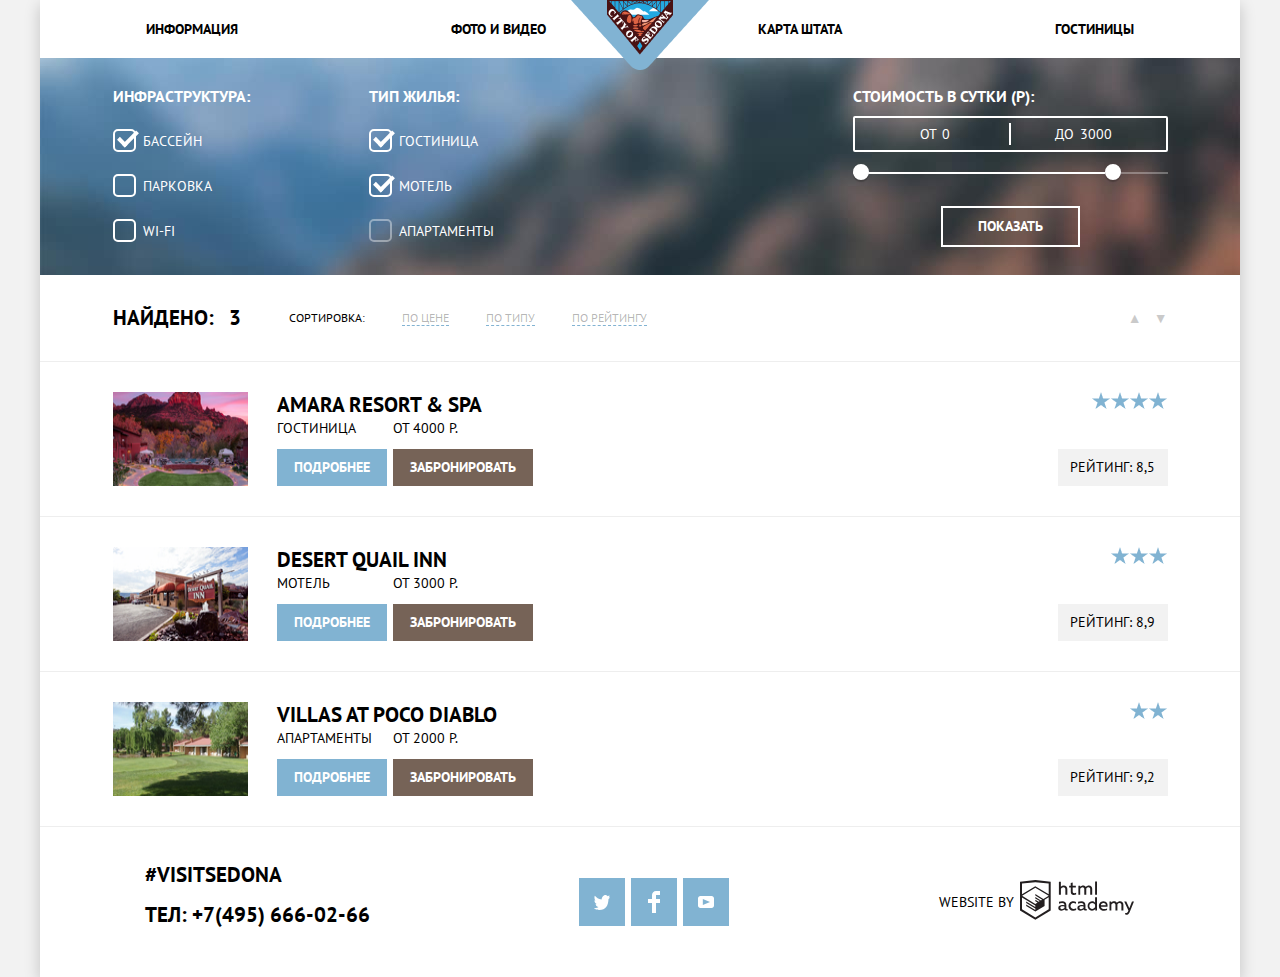
==== catalog.html @ 025116c3 "декоративные элементы" ====
<!DOCTYPE html>
<html class="page" lang="ru">

<head>
  <meta charset="UTF-8">
  <title>Гостиницы</title>
  <link href="https://fonts.googleapis.com/css2?family=PT+Sans:wght@400;700&display=swap" rel="stylesheet">
  <link href="css/normalize.css" rel="stylesheet">
  <link href="css/style.css" rel="stylesheet">
</head>

<body class="page-body">
  <div class="container-main">
    <header>
      <nav class="main-navigation">
        <a class="logo" href="index.html">
          <img src="img/logo-index.png" width="138" height="70" alt="Логотип Sedona">
        </a>
        <ul class="nav-list">
          <li class="nav-item">
            <a href="blank.html">Информация</a>
          </li>
          <li class="nav-item">
            <a href="blank.html">Фото и видео</a>
          </li>
          <li class="nav-item">
            <a href="blank.html">Карта штата</a>
          </li>
          <li class="nav-item current">
            <a href="catalog.html">Гостиницы</a>
          </li>
        </ul>
      </nav>
    </header>
    <main>
      <h1 class="visually-hidden">Поиск гостиницы в Седоне</h1>
      <section class="filter-form">
        <h2 class="visually-hidden">Форма поиска гостиницы</h2>
        <form class="form-filter-search wrapper" action="https://echo.htmlacademy.ru" method="get">
          <fieldset>
            <legend>Инфраструктура:</legend>
            <ul class="infrastructure-list">
              <li class="infrastructure-item filters-item">
                <input class="filter-input-checkbox  visually-hidden" type="checkbox" name="pool" id="filter-pool" checked>
                <label for="filter-pool">Бассейн</label>
              </li>
              <li class="infrastructure-item filters-item">
                <input class="filter-input-checkbox  visually-hidden" type="checkbox" name="parking" id="filter-parking">
                <label for="filter-parking">Парковка</label>
              </li>
              <li class="infrastructure-item filters-item">
                <input class="filter-input-checkbox  visually-hidden" type="checkbox" name="wi-fi" id="filter-wi-fi">
                <label for="filter-wi-fi">Wi-Fi</label>
              </li>
            </ul>
          </fieldset>
          <fieldset>
            <legend>Тип жилья:</legend>
            <ul class="housing-list">
              <li class="housing-item filters-item">
                <input class="filter-input-checkbox  visually-hidden" type="checkbox" name="house" id="filter-hotel" checked>
                <label for="filter-hotel">Гостиница</label>
              </li>
              <li class="housing-item filters-item">
                <input class="filter-input-checkbox  visually-hidden" type="checkbox" name="motel" id="filter-motel" checked>
                <label for="filter-motel">Мотель</label>
              </li>
              <li class="housing-item filters-item">
                <input class="filter-input-checkbox visually-hidden" disabled type="checkbox" name="apartments" id="filter-appartments">
                <label for="filter-appartments">Апартаменты</label>
              </li>
            </ul>
          </fieldset>
          <div class="filter-range">
            <div class="filter-range-title">Стоимость в сутки (р):</div>
            <div class="price-controls">
              <label class="min-price">от <input type="text" name="min-price" value="0"></label>
              <label class="max-price">до <input type="text" name="max-price" value="3000"></label>
            </div>
            <div class="range-controls">
              <div class="scale">
                <div class="bar"></div>
              </div>
              <div class="range-toggle range-toggle-min"></div>
              <div class="range-toggle range-toggle-max"></div>
            </div>
            <button class="button button-filter" type="submit">Показать</button>
          </div>
        </form>
      </section>
      <section>
        <div class="out">
          <div class="wrapper">
            <h2 class="visually-hidden">Результаты поиска</h2>
            <div class="sorting">
              <span class="subtitle">Найдено: &nbsp; 3</span>
              <ul class="sorting-list">
                <li class="sorting-item">
                  <span>Сортировка:</span>
                </li>
                <li class="sorting-item">
                  <a href="#">По цене</a>
                </li>
                <li class="sorting-item">
                  <a href="#">По типу</a>
                </li>
                <li class="sorting-item">
                  <a href="#">По рейтингу</a>
                </li>
              </ul>
              <ul class="direction">
                <li>
                  <a class="arrow" href="#">
                    <span class="visually-hidden">По возрастанию</span>
                    &#9650;
                  </a>
                </li>
                <li>
                  <a class="arrow" href="#">
                    <span class="visually-hidden">По убыванию</span>
                    &#9660;
                  </a>
                </li>
              </ul>
            </div>
          </div>
        </div>
        <ul class="house-list">
          <div class="out">
            <div class="wrapper">
              <li class="house-item">
                <img src="img/illustration-amara.jpg" width="135" height="90" alt="Гостиница Amara Resort & Spa">
                <div class="wrapper-house-item">
                  <h3 class="small-title"><a href="#">Amara Resort & Spa</a></h3>
                  <div class="column">
                    <div class="column-left">
                      <span>Гостиница</span>
                      <button class="button button-more">Подробнее</button>
                    </div>
                    <div class="column-right">
                      <span>От 4000 Р.</span>
                      <button class="button button-order">Забронировать</button>
                    </div>
                  </div>
                </div>
                <div class="raiting-info">
                  <div>
                    <ul class="star-list">
                      <li class="star-item"><span class="visually-hidden">4 звезды</span></li>
                      <li class="star-item"></li>
                      <li class="star-item"></li>
                      <li class="star-item"></li>
                    </ul>
                  </div>
                  <span class="raiting">Рейтинг: 8,5</span>
                </div>
              </li>
            </div>
          </div>
          <div class="out">
            <div class="wrapper">
              <li class="house-item">
                <img src="img/illustration-desert.jpg" width="135" height="90" alt="Мотель Desert Quail Inn">
                <div class="wrapper-house-item">
                  <h3 class="small-title"><a href="#">Desert Quail Inn</a></h3>
                  <div class="column">
                    <div class="column-left">
                      <span>Мотель</span>
                      <button class="button button-more">Подробнее</button>
                    </div>
                    <div class="column-right">
                      <span>От 3000 Р.</span>
                      <button class="button button-order">Забронировать</button>
                    </div>
                  </div>
                </div>
                <div class="raiting-info">
                  <div>
                    <ul class="star-list">
                      <li class="star-item"><span class="visually-hidden">3 звезды</span></li>
                      <li class="star-item"></li>
                      <li class="star-item"></li>
                    </ul>
                  </div>
                  <span class="raiting">Рейтинг: 8,9</span>
                </div>
              </li>
            </div>
          </div>
          <div class="out">
            <div class="wrapper">
              <li class="house-item">
                <img src="img/illustration-villas.jpg" width="135" height="90" alt="Апартаменты Villas at Poco Diablo">
                <div class="wrapper-house-item">
                  <h3 class="small-title"><a href="#">Villas at Poco Diablo</a></h3>
                  <div class="column">
                    <div class="column-left">
                      <span>Апартаменты</span>
                      <button class="button button-more">Подробнее</button>
                    </div>
                    <div class="column-right">
                      <span>От 2000 Р.</span>
                      <button class="button button-order">Забронировать</button>
                    </div>
                  </div>
                </div>
                <div class="raiting-info">
                  <div>
                    <ul class="star-list">
                      <li class="star-item"><span class="visually-hidden">2 звезды</span></li>
                      <li class="star-item"></li>
                    </ul>
                  </div>
                  <span class="raiting">Рейтинг: 9,2</span>
                </div>
              </li>
            </div>
          </div>
        </ul>
      </section>
    </main>
    <footer class="footer">
      <div class="wrapper-footer">
        <div class="wrapper-info">
          <span class="subtitle">#visitSEDONA</span>
          <p>
            <a class="telephone" href="tel:+78122757575">Тел: +7(495) 666-02-66</a>
          </p>
        </div>
        <ul class="social-list">
          <li class="social-item">
            <a class="social-button" href="http://twitter.com">
              <img src="img/icon-twitter.svg" width="17" height="17" alt="Мы в Twitter">
            </a>
          </li>
          <li class="social-item">
            <a class="social-button" href="http://facebook.com">
              <img src="img/icon-fb.svg" width="12" height="22" alt="Мы в Facebook">
            </a>
          </li>
          <li class="social-item">
            <a class="social-button" href="https://youtube.com">
              <img src="img/icon-youtube.svg" width="20" height="16" alt=" Мы на Youtube">
            </a>
          </li>
        </ul>
        <div class="footer-right">
          <span>Website by</span>
          <a class="website" href="https://htmlacademy.ru">
            <span class="visually-hidden">HTML Academy</span>
            <svg width="115" height="41" viewBox="0 0 115 41" fill="none">
              <path fill-rule="evenodd" clip-rule="evenodd" d="M15.5197 1.05737H15.3509L0 2.71895V31.4945L15.3509 40.8382L30.7018 31.4945V2.71895L15.5197 1.05737ZM77.0183 2.62185H75.0876V15.7311H77.0183V2.62185ZM40.8619 2.63264V7.76843C41.6131 6.9864 42.6386 6.5436 43.7105 6.53843C44.6823 6.47908 45.6329 6.84495 46.3253 7.54479C47.0177 8.24462 47.3866 9.21244 47.3399 10.2068V15.7634H45.367V10.4658C45.4231 9.94897 45.2754 9.43059 44.9566 9.02553C44.6377 8.62047 44.174 8.36218 43.6683 8.3079H43.3518C42.3456 8.36979 41.4321 8.9295 40.9041 9.80764V15.7634H38.8995V2.63264H40.8619ZM77.0183 31.4837H75.2775V30.0595C74.4828 31.1353 73.23 31.7538 71.9119 31.7211C69.4751 31.5528 67.5825 29.4822 67.5825 26.9845C67.5825 24.4867 69.4751 22.4162 71.9119 22.2479C73.1195 22.2052 74.2818 22.7203 75.0771 23.6505V18.3205H77.0183V31.4837ZM47.0656 30.0595C47.263 30.0515 47.4583 30.0152 47.6459 29.9516V31.3866C47.2482 31.5404 46.826 31.6172 46.4009 31.6132C45.6482 31.6769 44.9394 31.2429 44.639 30.5342C43.7036 31.31 42.5302 31.7227 41.3261 31.6995C39.733 31.6995 38.256 30.804 38.256 28.9482C38.256 26.65 40.3661 25.9379 42.1702 25.9379C42.9402 25.9505 43.707 26.0408 44.4596 26.2076V25.884C44.4596 24.805 43.6578 23.9742 42.1491 23.9742C41.0585 23.9764 39.9804 24.2116 38.9839 24.6647V22.8305C40.0678 22.451 41.204 22.2506 42.3495 22.2371C44.8394 22.2371 46.3693 23.4455 46.3693 26.1753V29.4121C46.3546 29.5668 46.401 29.721 46.4981 29.8406C46.5951 29.9601 46.7349 30.035 46.8862 30.0487H47.0656V30.0595ZM40.2711 28.8403C40.298 29.229 40.4761 29.5905 40.7655 29.844C41.055 30.0974 41.4317 30.2217 41.8115 30.189H41.9275C42.8819 30.1906 43.7973 29.8022 44.4702 29.11V27.5779C43.842 27.4414 43.2026 27.3655 42.5605 27.3513C41.5055 27.3513 40.2817 27.7074 40.2817 28.8403H40.2711ZM56.0229 22.9384C55.1962 22.4632 54.2596 22.2246 53.3115 22.2479H52.9422C51.7332 22.2873 50.5891 22.8166 49.7619 23.7192C48.9347 24.6218 48.4923 25.8236 48.5321 27.06V27.5024C48.6957 30.0004 50.805 31.8921 53.2482 31.7318C54.2519 31.7555 55.2477 31.5452 56.1601 31.1168V29.2718C55.3769 29.7215 54.4945 29.9591 53.5963 29.9624C52.5199 30.0288 51.4963 29.4793 50.9385 28.5356C50.3806 27.5918 50.3806 26.4095 50.9385 25.4658C51.4963 24.522 52.5199 23.9725 53.5963 24.039C54.461 24.0357 55.3066 24.2989 56.0229 24.7942V22.9384ZM66.1514 30.0595C66.3488 30.0515 66.5441 30.0152 66.7317 29.9516V31.3866C66.334 31.5404 65.9118 31.6172 65.4867 31.6132C64.734 31.6769 64.0252 31.2429 63.7248 30.5342C62.7894 31.31 61.616 31.7227 60.4119 31.6995C58.8188 31.6995 57.3417 30.804 57.3417 28.9482C57.3417 26.65 59.4518 25.9379 61.256 25.9379C62.0259 25.9505 62.7928 26.0408 63.5454 26.2076V25.884C63.5454 24.805 62.7436 23.9742 61.2349 23.9742C60.1443 23.9764 59.0662 24.2116 58.0697 24.6647V22.8305C59.1536 22.451 60.2897 22.2506 61.4353 22.2371C63.9252 22.2371 65.455 23.4455 65.455 26.1753V29.4121C65.4404 29.5668 65.4868 29.721 65.5838 29.8406C65.6809 29.9601 65.8207 30.035 65.972 30.0487H66.1514V30.0595ZM59.855 29.8481C59.5632 29.5943 59.3837 29.2311 59.3569 28.8403H59.378C59.378 27.7074 60.5385 27.3513 61.6569 27.3513C62.299 27.3655 62.9383 27.4414 63.5665 27.5779V29.11C62.8937 29.8022 61.9782 30.1906 61.0239 30.189H60.9078C60.5263 30.2247 60.1469 30.1019 59.855 29.8481ZM69.3271 26.9305C69.3271 25.2859 70.6308 23.9526 72.239 23.9526L72.2601 24.0066C73.4742 24.0066 74.5742 24.7382 75.0665 25.8732V28.0311C74.5856 29.1871 73.4673 29.9296 72.239 29.9084C70.6308 29.9084 69.3271 28.5752 69.3271 26.9305ZM83.3486 22.2479C86.8408 22.2479 88.0541 25.1395 87.4844 27.7397H80.922C81.1436 29.3582 82.6839 30.0163 84.2876 30.0163C85.2509 30.0196 86.2027 29.8021 87.0729 29.3797V31.1061C86.0736 31.5421 84.9939 31.7519 83.9078 31.7211C81.2385 31.7211 78.8963 30.189 78.8963 26.9521C78.8362 25.7502 79.2482 24.5736 80.0408 23.6841C80.8334 22.7945 81.9408 22.2658 83.1165 22.2155H83.3486V22.2479ZM80.8693 26.1753C80.9704 24.8237 82.1216 23.8104 83.4436 23.9095H83.4858C84.1064 23.8531 84.7196 24.08 85.1612 24.5295C85.6028 24.979 85.8275 25.6051 85.7752 26.24H80.8693V26.1753ZM89.489 31.4621V22.4961H91.2298V23.575C91.9777 22.7197 93.041 22.2229 94.1628 22.2047C95.2951 22.1328 96.3712 22.7163 96.9482 23.7153C97.7407 22.8335 98.8477 22.3161 100.018 22.2803C100.952 22.2327 101.859 22.6011 102.507 23.2901C103.154 23.9792 103.478 24.9213 103.394 25.8732V31.4837H101.39V25.9271C101.437 25.4734 101.306 25.0191 101.024 24.6647C100.743 24.3104 100.336 24.0852 99.8917 24.039H99.6174C98.7512 24.0941 97.9525 24.536 97.4335 25.2474V31.4837H95.4289V25.9271C95.4728 25.47 95.3357 25.0139 95.0481 24.6611C94.7606 24.3082 94.3467 24.088 93.8991 24.0497H93.6881C92.7466 24.1344 91.8915 24.6449 91.3564 25.4416V31.5161H89.5312L89.489 31.4621ZM113.977 22.4745H111.972L109.324 29.2718L106.306 22.4853H104.196L108.417 31.5484L108.237 32.0016C107.72 33.3611 107.003 34.0516 106.053 34.0516C105.75 34.0548 105.447 34.0112 105.156 33.9221V35.6161C105.536 35.7125 105.926 35.7632 106.317 35.7671C107.646 35.7671 108.902 35.0226 109.851 32.6813L113.977 22.4745ZM52.689 6.78658V3.54974L50.7266 4.01369V6.73264H49.144V8.49132H50.7899V12.9905C50.7231 13.817 51.0244 14.6301 51.61 15.2038C52.1955 15.7775 53.0028 16.0505 53.8073 15.9468C54.5996 15.9535 55.3875 15.8259 56.139 15.5692V13.8429C55.5727 14.0781 54.9672 14.199 54.356 14.199C53.2165 14.199 52.689 13.8105 52.689 12.6237V8.5129H55.8541V6.78658H52.689ZM58.3862 15.7526V6.75421H60.1376V7.83316C60.8811 6.97655 61.9403 6.476 63.0601 6.45211C64.1624 6.38099 65.2146 6.93142 65.8032 7.88711C66.5958 7.00534 67.7028 6.48794 68.8734 6.45211C69.8138 6.41462 70.7233 6.79859 71.364 7.50353C72.0046 8.20846 72.3126 9.16418 72.2073 10.1205V15.7418H70.2028V10.1853C70.2499 9.73151 70.1184 9.27721 69.8373 8.92287C69.5561 8.56853 69.1485 8.34334 68.7046 8.29711H68.4619C67.5957 8.35228 66.797 8.7942 66.278 9.50553V15.7418H64.2734V10.1853C64.3206 9.73151 64.1891 9.27721 63.9079 8.92287C63.6268 8.56853 63.2191 8.34334 62.7752 8.29711H62.5326C61.5911 8.38181 60.736 8.89229 60.2009 9.68895V15.7634H58.3862V15.7526ZM28.6972 30.3033L28.7078 30.2968L28.6972 30.3184V30.3033ZM28.6972 18.3205V30.3033L15.3509 38.4321L2.00459 30.3184V18.5147L15.2876 26.6068V28.0311L6.18257 22.5284V23.9418L15.3404 29.5632V31.0629L6.19312 25.4955V26.9521L15.3509 32.5734L24.5826 26.9197V20.8129L28.6972 18.3205ZM28.7078 16.7776L25.0362 18.9355L23.3482 20.0145L15.3087 15.0837V16.4971L22.156 20.7266L22.0083 20.8237L20.9532 21.4063L15.2876 17.9537V19.3995L19.761 22.1184L18.706 22.8413L15.3298 20.7913V22.2047L17.5454 23.5426L15.2982 24.9021L2.11009 16.864L15.3087 8.72869L28.7078 16.7776ZM15.2876 7.27211L28.7078 15.3534V4.56395L15.3615 3.12895L2.01514 4.56395V15.3534L15.2876 7.27211Z" fill="#231F20" />
            </svg>
          </a>
        </div>
      </div>
    </footer>
  </div>
</body>

</html>
---- css/style.css ----
:root {
  --basic-black: #000000;
  --basic-light-black: #333333;
  --basic-white: #ffffff;

  --basic-blue: #81b3d2;
  --basic-extra-blue: #81b3d3;
  --basic-light-blue: #669EC0;
  --basic-dark-blue: #5496BD;

  --basic-brown: #766357;
  --basic-light-brown: #604E43;
  --basic-extra-brown: #503E33;

  --basic-gray: #cacaca;
  --basic-extra-gray: #f2f2f2;
  --basic-dark-gray: #ebebeb;
  --basic-silver: #eeeeee;
  --basic-extra-silver: #e5e5e5;
}

html {
  box-sizing: border-box;
}

*,
*::before,
*::after {
  box-sizing: inherit;
}

body {
  min-width: 1200px;
  margin: 0;
  padding: 0;
  font-family: "PT Sans", Arial, sans-serif;
  font-size: 14px;
  line-height: 21px;
  font-weight: 400;
  color: var(--basic-black);
  background-color: var(--basic-extra-gray);
  text-transform: uppercase;
  position: relative;
}

a {
  text-decoration: none;
}

img {
  max-width: 100%;
  height: auto;
}

.page {
  height: 100%;
}

.visually-hidden:not(:focus):not(:active),
input[type="checkbox"].visually-hidden,
input[type="radio"].visually-hidden {
  position: absolute;
  width: 1px;
  height: 1px;
  margin: -1px;
  border: 0;
  padding: 0;
  white-space: nowrap;
  clip-path: inset(100%);
  clip: rect(0 0 0 0);
  overflow: hidden;
}


.logo {
  width: 138px;
  height: 70px;
  position: absolute;
  left: calc(50% - 69px);
}

.nav-list {
  width: 100%;
  display: flex;
  flex-wrap: wrap;
  justify-content: space-around;
  list-style: none;
  padding: 0;
  margin: 0;
}

.nav-list a {
  display: block;
  padding: 16px 16px;
  font-size: 14px;
  line-height: 26px;
  font-weight: 700;
  color: var(--basic-black);
}

.nav-list a:hover,
.nav-list a:focus {
  color: var(--basic-blue);
}

.nav-list a:active {
  color: rgba(0, 0, 0, 0.3);
}

.greeting {
  min-width: 1200px;
  min-height: 509px;
  background-color: var(--basic-blue);
  background-image:
    url("../img/img-shape.png"),
    url("../img/title-welcome.png"),
    url("../img/background-title.jpg");
  background-repeat: no-repeat;
  background-position: bottom -1px center, center, center;
}

.container-main {
  width: 1200px;
  margin: 0 auto;
  background-color: var(--basic-white);
  box-shadow: 0px 5px 15px rgba(0, 1, 1, 0.2);}

.slogan {
  font-size: 21px;
  line-height: 26px;
  font-weight: 700;
  text-align: center;
  margin-top: 43px;
  margin-bottom: 52px;
}

.reasons-text {
  font-size: 14px;
  line-height: 26px;
  margin: 0;
  margin-bottom: 56px;
  color: var(--basic-light-black);
  text-align: center;
}

.reason-list {
  display: flex;
  flex-wrap: wrap;
  list-style: none;
  margin: 0;
  padding: 0;

}

.reason-title {
  margin: 0 70px;
  margin-bottom: 30px;
  font-size: 21px;
  line-height: 21px;
  font-weight: 700;

}

.reason-item {
  text-align: center;
  padding: 45px 45px;
}

.reason-item p {
  margin: 0;
  margin-top: 30px;
}

.reason-item-blue {
  width: 400px;
  min-height: 256px;
  color: var(--basic-white);
  background-color: var(--basic-blue);
}

.reason-item-white {
  width: 400px;
  min-height: 330px;
  padding-top: 160px;
  padding-bottom: 20px;
  color: var(--basic-black);
  background-color: var(--basic-white);
}

.reason-item-gray {
  width: 400px;
  min-height: 256px;
  color: var(--basic-black);
  background-color: var(--basic-silver);

}

.img-sedona {
  width: 800px;
  height: 256px;
  background-color: var(--basic-blue);
  background-image: url("../img/background-town.jpg");
}

.reason-food {
  background-image: url("../img/icon-food.png");
  background-repeat: no-repeat;
  background-position: center 61px;
}

.reason-house {
  background-image: url("../img/icon-house.png");
  background-repeat: no-repeat;
  background-position: center 61px;
}

.reason-gift {
  background-image: url("../img/icon-gift.png");
  background-repeat: no-repeat;
  background-position: center 55px;
}

.img-bridge {
  width: 800px;
  height: 256px;
  background-color: var(--basic-blue);
  background-image: url("../img/background-bridge.jpg");
}

.title-big {
  margin-top: 65px;
  margin-bottom: 38px;
  font-size: 24px;
  line-height: 30px;
  font-weight: 700;
  color: var(--basic-black);
  text-align: center;

}

.open-for-block {
  min-height: 125px;
  position: relative;
}

.form-container {
  /* display: none;*/
  position: absolute;
  left: calc(50% - 284px);
  width: 568px;
  padding: 55px;
  background-color: var(--basic-white);
  margin: 0 auto;
  box-shadow: 0 4px 4px 0 rgba(0, 0, 0, 0.25);
}

.search-house-info {
  margin-top: 0;
  margin-bottom: 45px;
  font-size: 14px;
  line-height: 24px;
  font-weight: 400 color: var(--basic-light-black);
  text-align: center;

}

.wrapper-text {
  padding: 0 340px;
}

.button {
  font: inherit;
  font-weight: 700;
  text-align: center;
  color: var(--basic-white);
  vertical-align: middle;
  text-transform: uppercase;
  border: none;
  cursor: pointer;
}

.button-open-form {
  display: block;
  width: 568px;
  min-height: 86px;
  margin: 0 auto;
  padding: 35px 135px;
  font-size: 21px;
  line-height: 26px;
  background-color: var(--basic-brown);
}

.button-open-form:hover,
.button-open-form:focus {
  background-color: var(--basic-light-brown);
}

.button-open-form:active {
  background-color: var(--basic-extra-brown);
  color: rgba(255, 255, 255, 0.3);
}

.input-date {

  min-height: 38px;
  width: 346px;
  padding: 6px 38px 6px 13px;
  margin-left: 15px;
  background-color: var(--basic-extra-gray);
  background-image: url("../img/calendar.svg");
  background-repeat: no-repeat;
  background-position: right 10px top 7px;
  border: none;
  text-transform: uppercase;
}

.input-date:hover {
  background-image: url("../img/calendar-black.svg");
}

.input-date:active,
.input-date:focus {
  background-image: url("../img/calendar-blue.svg");
}

.input-number {
  background-color: var(--basic-extra-gray);
  border: none;
  width: 38px;
}

.form-wrapper {
  display: flex;
  justify-content: space-between;
}

.half-width {
  display: flex;
  margin-left: 15px;
  flex-shrink: 0;
}

.button-add {
  font-size: 25px;
}

.button-subtract {
  font-size: 29px;
}

.button-add,
.button-subtract {
  width: 38px;
  height: 38px;
  padding: 5px;
  background-color: var(--basic-extra-gray);
  color: var(--basic-gray);
}

.button-add:hover,
.button-subtract:hover {
  color: var(--basic-black);

}

.button-add:focus,
.button-subtract:active {
  color: var(--basic-blue);

}


.search-house-item {
  display: flex;
  margin-bottom: 29px;
  font-size: 14px;
  align-items: center;
  line-height: 26px;
  font-weight: 700;
  color: var(--basic-light-black);
}

.search-house-item label {
  flex-grow: 1;
}

.search-house-item input:hover {
  background-color: var(--basic-dark-gray);
}

.search-house-item input:focus,
.search-house-item input:active {
  background-color: var(--basic-white);
}


.button-search {
  width: 458px;
  min-height: 58px;
  font-size: 21px;
  line-height: 26px;
  background-color: var(--basic-blue);
}

.button-search:hover {
  background-color: var(--basic-light-blue);
}

.button-search:active {
  background-color: var(--basic-dark-blue);
  color: rgba(255, 255, 255, 0.3);
}

.map-block {
  width: 1200px;
  min-height: 594px;
  background-color: var(--basic-blue);
  background-image: url("../img/background-map.png");
}

.footer {
  min-width: 1200px;
  color: var(--basic-black);

}

.index-footer {
  position: absolute;
  bottom: 0;
  z-index: 2;
  background-color: rgba(255, 255, 255, 0.8);
}

.wrapper-footer {
  display: flex;
  flex-wrap: wrap;
  justify-content: space-around;
  min-height: 150px;
  align-items: center;
}

.footer-right {
  width: 196px;
  display: flex;
  flex-wrap: wrap;
  justify-content: space-between;
  align-items: center;
}

.subtitle {
  padding: 30px 0;
  font-size: 21px;
  line-height: 26px;
  font-weight: 700;
  margin-right: 48px;

}

.telephone {
  font-size: 21px;
  line-height: 26px;
  font-weight: 700;
  color: var(--basic-black);
}

.social-list {
  width: 150px;
  list-style: none;
  margin: 0;
  padding: 0;
  display: flex;
  flex-wrap: wrap;
  justify-content: space-between;
}

.social-button {
  display: flex;
  align-items: center;
  justify-content: center;
  width: 46px;
  height: 48px;
  padding: 15px;
  background-color: var(--basic-blue);
}

.social-button:hover,
.social-button:focus {
  background-color: var(--basic-light-blue);
}



.social-button:active {
  background-color: var(--basic-dark-blue);
}

.social-button:active img {
  opacity: 0.5;
}

.website:hover path,
.website:focus path {
  fill: var(--basic-blue);
}

.website:active path {
  fill: var(--basic-gray);
}

.wrapper {
  width: 1055px;
  margin: 0 auto;
}
.out{
	border-bottom: 1px solid var(--basic-silver)
}

.form-filter-search {
  display: flex;
  flex-wrap: wrap;
  align-items: flex-start;
}

.filter-form {
  min-height: 217px;
  padding: 28px;
  color: var(--basic-white);
  background-image: url("../img/background-filter.jpg");
  background-repeat: no-repeat;
  background-color: var(--basic-blue)
}


.filter-form legend {
  font-size: 16px;
  line-height: 21px;
  font-weight: 700;
  color: var(--basic-white);

}

.filter-form fieldset {
  padding: 0;
  margin: 0;
  border: none;
  margin-right: 119px;
}

.infrastructure-list {
  list-style: none;
  margin: 0;
  padding: 0;
}

.infrastructure-item {
  padding-top: 24px;

}


.filters-item {
  padding-left: 30px;
}


.filters-item label {
  position: relative;
  display: block;
}

.filter-input-checkbox+label::before {
  content: "";
  position: absolute;

  width: 23px;
  height: 23px;
  border: 2px solid var(--basic-white);
  border-radius: 5px;
  left: -30px;
  top: -2px;
  cursor: pointer;
}

.filter-input-checkbox+label {
  cursor: pointer;
}


.filter-input-checkbox+label:hover::before {
  content: "";
  position: absolute;

  width: 23px;
  height: 23px;

  left: -30px;
  top: -2px;

  border: 2px solid var(--basic-white);
  border-radius: 5px;
}


.filter-input-checkbox:focus+label::before {
  outline: 2px solid var(--basic-blue);
}



.filter-input-checkbox:disabled+label:hover::before,
.filter-input-checkbox:disabled+label::before {
  opacity: 0.4;
}

.filter-input-checkbox:checked+label::after {
  content: "";

  position: absolute;
  top: 0px;
  left: -25px;

  width: 20px;
  height: 11px;

  border-left: 4px solid var(--basic-white);
  border-bottom: 4px solid var(--basic-white);
  transform: rotate(-45deg);
  cursor: pointer;
}

.filter-input-checkbox:checked+label:hover::after {
  content: "";

  position: absolute;
  top: 0px;
  left: -25px;

  width: 20px;
  height: 11px;

  border-left: 4px solid var(--basic-white);
  border-bottom: 4px solid var(--basic-white);
  transform: rotate(-45deg);
}

.housing-list {
  list-style: none;
  margin: 0;
  padding: 0;
}

.housing-item {
  padding-top: 24px;

}

.filter-range {
  display: block;
  height: 160px;
  width: 315px;
  margin-left: auto;
  color: #ffffff;
  text-transform: uppercase;
}

.filter-range-title {
  margin-bottom: 9px;

  font-weight: 600;
  font-size: 16px;
  line-height: 21px;
}

.price-controls {
  position: relative;

  height: 36px;
  margin-bottom: 20px;

  font-size: 0;

  border: 2px solid #ffffff;
  border-radius: 2px;
}

.price-controls::after {
  content: "";
  position: absolute;
  top: 50%;
  left: 50%;

  width: 2px;
  height: 22px;

  background: #ffffff;
  transform: translate(-50%, -50%);
}

.price-controls label {
  display: inline-block;

  font-size: 14px;
  line-height: 30px;
  vertical-align: top;

  cursor: pointer;
}

.price-controls .min-price,
.price-controls .max-price {
  padding-left: 65px;
}

.price-controls input {
  width: 50px;
  margin: 0;

  color: inherit;
  font: inherit;

  background: none;
  border: none;
}

.range-controls {
  position: relative;

  margin-bottom: 32px;
}

.range-controls .scale {
  height: 2px;

  background: rgba(255, 255, 255, 0.3);
}

.range-controls .bar {
  width: 80%;
  height: 2px;

  background: #ffffff;
}

.range-toggle {
  position: absolute;
  top: -8px;

  width: 4px;
  height: 4px;

  background: #ababab;
  border: 8px solid #ffffff;
  border-radius: 50%;
  box-shadow: 0 2px 1px 0 rgba(0, 1, 1, 0.2);
  cursor: pointer;
}
.range-toggle:hover{
  border: 10px solid #ffffff;
  top: -10px;

}


.range-toggle:hover {
  background: #1c4f80;
  width: 4px;
  height: 4px;
}

.range-toggle-min {
  left: 0;
}

.range-toggle-max {
  left: 80%;
}


.button-filter {
  display: block;
  margin: 0 auto;
  padding: 8px 35px;
  background-color: transparent;
  border: 2px solid var(--basic-white);
}

.button-filter:hover,
.button-filter:focus {
  background-color: var(--basic-white);
  color: var(--basic-black);
}

.sorting {
  display: flex;
  flex-wrap: wrap;
  align-items: center;
}

.sorting-list {
  width: 358px;
  display: flex;
  flex-wrap: wrap;
  justify-content: space-between;
  list-style: none;
  margin: 0;
  padding: 0;
}

.sorting-item {
  font-size: 12px;
  line-height: 18px;
}

.sorting-item a {
  color: rgba(0, 0, 0, 0.3);
  border-bottom: 1px dashed var(--basic-blue);
}

.sorting-item a:focus {
  color: var(--basic-blue);
  border-bottom: none;
}

.sorting-item a:hover {
  color: var(--basic-blue);
}

.sorting-item a:active {
  color: var(--basic-black);
  border-bottom: none;
}

.arrow {
  color: var(--basic-gray);
}

.arrow:focus,
.arrow:hover {
  color: var(--basic-black);
}

.arrow:active {
  color: var(--basic-blue);
}

.direction {
  display: flex;
  flex-wrap: wrap;
  margin: 0;
  margin-left: auto;
  list-style: none;
}

.direction a {
  margin-left: 12px;
}

.house-list {
  list-style: none;
  margin: 0;
  padding: 0;
}

.house-item {
  padding-top: 30px;
  padding-bottom: 30px;
}

.wrapper-house-item {
  display: flex;
  flex-direction: column;
  justify-content: space-between;
}

.column {
  display: flex;
}

.column-left {
  margin-right: 6px;
  display: flex;
  flex-direction: column;
}

.column-right {

  display: flex;
  flex-direction: column;
}

.house-item {

  display: flex;
  flex-wrap: wrap;
}

.house-item img {
  margin-right: 29px;
}

.small-title {
  margin: 0;
}

.small-title a {
  font-size: 21px;
  line-height: 26px;
  font-weight: 700;
  color: var(--basic-black);
}

.small-title a:hover,
.small-title a:focus {
  color: var(--basic-blue);
}

.small-title a:active {
  color: rgba(0, 0, 0, 0.3);
}

.button-more {
  background-color: var(--basic-blue);
  margin-top: 10px;
  padding: 8px 17px;
}

.button-more:hover {
  background-color: var(--basic-light-blue);
}

.button-more:active {
  background-color: var(--basic-dark-blue);
  color: rgba(255, 255, 255, 0.3);
}

.button-order {
  background-color: var(--basic-brown);
  margin-top: 10px;
  padding: 8px 17px;
}

.button-order:hover {
  background-color: var(--basic-light-brown);
}

.button-order:active {
  background-color: var(--basic-extra-brown);
  color: rgba(255, 255, 255, 0.3);
}

.star-list {
  display: flex;
  list-style: none;
  margin: 0;
  padding: 0;
}

.star-item {
  width: 19px;
  height: 17px;
  background-image: url("../img/star.png");
  background-repeat: no-repeat;
}

.raiting-info {
  display: flex;
  flex-direction: column;
  align-items: flex-end;
  justify-content: space-between;
  margin-left: auto;
}

.raiting {
  display: inline-block;
  vertical-align: middle;
  width: 110px;
  min-height: 27px;
  line-height: 27px;
  vertical-align: middle;
  text-align: center;
  background-color: var(--basic-extra-gray);
  padding: 5px 12px;
}
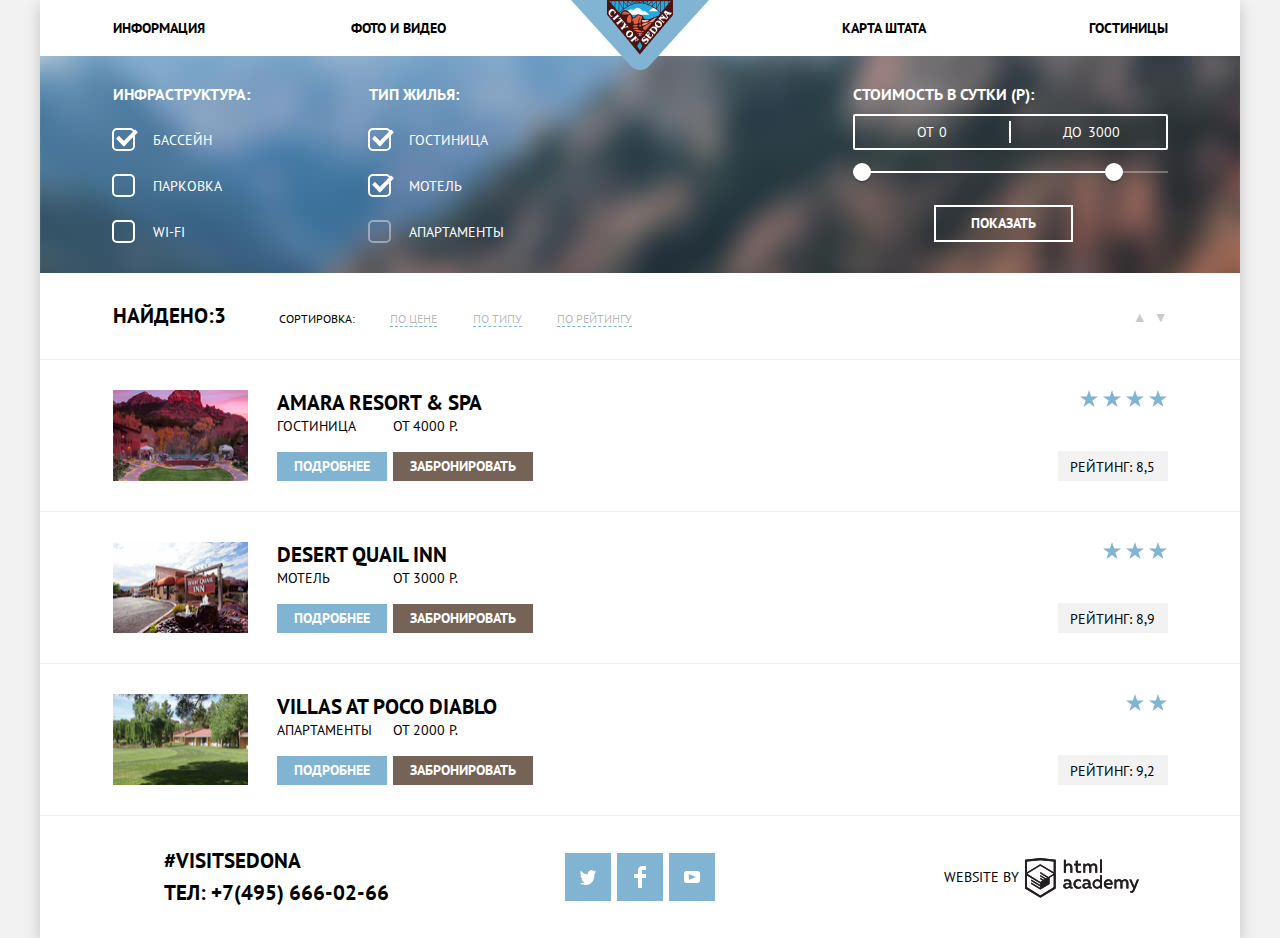
==== commit a5690d53: "внес правки по pixel perfect" ====
--- a/catalog.html
+++ b/catalog.html
@@ -13,23 +13,25 @@
   <div class="container-main">
     <header>
       <nav class="main-navigation">
+      	<div class="wrapper-navigation">
         <a class="logo" href="index.html">
           <img src="img/logo-index.png" width="138" height="70" alt="Логотип Sedona">
         </a>
-        <ul class="nav-list">
-          <li class="nav-item">
+        <ul class="page-menu-list">
+          <li class="page-menu-item page-menu-left">
             <a href="blank.html">Информация</a>
           </li>
-          <li class="nav-item">
+          <li class="page-menu-item page-menu-left">
             <a href="blank.html">Фото и видео</a>
           </li>
-          <li class="nav-item">
+          <li class="page-menu-item page-menu-right">
             <a href="blank.html">Карта штата</a>
           </li>
-          <li class="nav-item current">
+          <li class="page-menu-item page-menu-right current">
             <a href="catalog.html">Гостиницы</a>
           </li>
         </ul>
+    </div>
       </nav>
     </header>
     <main>
@@ -89,11 +91,11 @@
         </form>
       </section>
       <section>
-        <div class="out">
+        <div class="wrapper-out">
           <div class="wrapper">
             <h2 class="visually-hidden">Результаты поиска</h2>
             <div class="sorting">
-              <span class="subtitle">Найдено: &nbsp; 3</span>
+              <span class="subtitle">Найдено:3</span>
               <ul class="sorting-list">
                 <li class="sorting-item">
                   <span>Сортировка:</span>
@@ -125,10 +127,10 @@
             </div>
           </div>
         </div>
-        <ul class="house-list">
-          <div class="out">
+        <div class="house-list">
+          <div class="wrapper-out">
             <div class="wrapper">
-              <li class="house-item">
+              <div class="house-item">
                 <img src="img/illustration-amara.jpg" width="135" height="90" alt="Гостиница Amara Resort & Spa">
                 <div class="wrapper-house-item">
                   <h3 class="small-title"><a href="#">Amara Resort & Spa</a></h3>
@@ -154,12 +156,12 @@
                   </div>
                   <span class="raiting">Рейтинг: 8,5</span>
                 </div>
-              </li>
-            </div>
-          </div>
-          <div class="out">
+              </div>
+            </div>
+          </div>
+          <div class="wrapper-out">
             <div class="wrapper">
-              <li class="house-item">
+              <div class="house-item">
                 <img src="img/illustration-desert.jpg" width="135" height="90" alt="Мотель Desert Quail Inn">
                 <div class="wrapper-house-item">
                   <h3 class="small-title"><a href="#">Desert Quail Inn</a></h3>
@@ -184,12 +186,12 @@
                   </div>
                   <span class="raiting">Рейтинг: 8,9</span>
                 </div>
-              </li>
-            </div>
-          </div>
-          <div class="out">
+              </div>
+            </div>
+          </div>
+          <div class="wrapper-out">
             <div class="wrapper">
-              <li class="house-item">
+              <div class="house-item">
                 <img src="img/illustration-villas.jpg" width="135" height="90" alt="Апартаменты Villas at Poco Diablo">
                 <div class="wrapper-house-item">
                   <h3 class="small-title"><a href="#">Villas at Poco Diablo</a></h3>
@@ -213,18 +215,18 @@
                   </div>
                   <span class="raiting">Рейтинг: 9,2</span>
                 </div>
-              </li>
-            </div>
-          </div>
-        </ul>
+              </div>
+            </div>
+          </div>
+        </div>
       </section>
     </main>
     <footer class="footer">
-      <div class="wrapper-footer">
+      <div class="wrapper-footer wrapper">
         <div class="wrapper-info">
           <span class="subtitle">#visitSEDONA</span>
-          <p>
-            <a class="telephone" href="tel:+78122757575">Тел: +7(495) 666-02-66</a>
+          <p class="telephone">
+            <a  href="tel:+78122757575">Тел: +7(495) 666-02-66</a>
           </p>
         </div>
         <ul class="social-list">
@@ -248,9 +250,7 @@
           <span>Website by</span>
           <a class="website" href="https://htmlacademy.ru">
             <span class="visually-hidden">HTML Academy</span>
-            <svg width="115" height="41" viewBox="0 0 115 41" fill="none">
-              <path fill-rule="evenodd" clip-rule="evenodd" d="M15.5197 1.05737H15.3509L0 2.71895V31.4945L15.3509 40.8382L30.7018 31.4945V2.71895L15.5197 1.05737ZM77.0183 2.62185H75.0876V15.7311H77.0183V2.62185ZM40.8619 2.63264V7.76843C41.6131 6.9864 42.6386 6.5436 43.7105 6.53843C44.6823 6.47908 45.6329 6.84495 46.3253 7.54479C47.0177 8.24462 47.3866 9.21244 47.3399 10.2068V15.7634H45.367V10.4658C45.4231 9.94897 45.2754 9.43059 44.9566 9.02553C44.6377 8.62047 44.174 8.36218 43.6683 8.3079H43.3518C42.3456 8.36979 41.4321 8.9295 40.9041 9.80764V15.7634H38.8995V2.63264H40.8619ZM77.0183 31.4837H75.2775V30.0595C74.4828 31.1353 73.23 31.7538 71.9119 31.7211C69.4751 31.5528 67.5825 29.4822 67.5825 26.9845C67.5825 24.4867 69.4751 22.4162 71.9119 22.2479C73.1195 22.2052 74.2818 22.7203 75.0771 23.6505V18.3205H77.0183V31.4837ZM47.0656 30.0595C47.263 30.0515 47.4583 30.0152 47.6459 29.9516V31.3866C47.2482 31.5404 46.826 31.6172 46.4009 31.6132C45.6482 31.6769 44.9394 31.2429 44.639 30.5342C43.7036 31.31 42.5302 31.7227 41.3261 31.6995C39.733 31.6995 38.256 30.804 38.256 28.9482C38.256 26.65 40.3661 25.9379 42.1702 25.9379C42.9402 25.9505 43.707 26.0408 44.4596 26.2076V25.884C44.4596 24.805 43.6578 23.9742 42.1491 23.9742C41.0585 23.9764 39.9804 24.2116 38.9839 24.6647V22.8305C40.0678 22.451 41.204 22.2506 42.3495 22.2371C44.8394 22.2371 46.3693 23.4455 46.3693 26.1753V29.4121C46.3546 29.5668 46.401 29.721 46.4981 29.8406C46.5951 29.9601 46.7349 30.035 46.8862 30.0487H47.0656V30.0595ZM40.2711 28.8403C40.298 29.229 40.4761 29.5905 40.7655 29.844C41.055 30.0974 41.4317 30.2217 41.8115 30.189H41.9275C42.8819 30.1906 43.7973 29.8022 44.4702 29.11V27.5779C43.842 27.4414 43.2026 27.3655 42.5605 27.3513C41.5055 27.3513 40.2817 27.7074 40.2817 28.8403H40.2711ZM56.0229 22.9384C55.1962 22.4632 54.2596 22.2246 53.3115 22.2479H52.9422C51.7332 22.2873 50.5891 22.8166 49.7619 23.7192C48.9347 24.6218 48.4923 25.8236 48.5321 27.06V27.5024C48.6957 30.0004 50.805 31.8921 53.2482 31.7318C54.2519 31.7555 55.2477 31.5452 56.1601 31.1168V29.2718C55.3769 29.7215 54.4945 29.9591 53.5963 29.9624C52.5199 30.0288 51.4963 29.4793 50.9385 28.5356C50.3806 27.5918 50.3806 26.4095 50.9385 25.4658C51.4963 24.522 52.5199 23.9725 53.5963 24.039C54.461 24.0357 55.3066 24.2989 56.0229 24.7942V22.9384ZM66.1514 30.0595C66.3488 30.0515 66.5441 30.0152 66.7317 29.9516V31.3866C66.334 31.5404 65.9118 31.6172 65.4867 31.6132C64.734 31.6769 64.0252 31.2429 63.7248 30.5342C62.7894 31.31 61.616 31.7227 60.4119 31.6995C58.8188 31.6995 57.3417 30.804 57.3417 28.9482C57.3417 26.65 59.4518 25.9379 61.256 25.9379C62.0259 25.9505 62.7928 26.0408 63.5454 26.2076V25.884C63.5454 24.805 62.7436 23.9742 61.2349 23.9742C60.1443 23.9764 59.0662 24.2116 58.0697 24.6647V22.8305C59.1536 22.451 60.2897 22.2506 61.4353 22.2371C63.9252 22.2371 65.455 23.4455 65.455 26.1753V29.4121C65.4404 29.5668 65.4868 29.721 65.5838 29.8406C65.6809 29.9601 65.8207 30.035 65.972 30.0487H66.1514V30.0595ZM59.855 29.8481C59.5632 29.5943 59.3837 29.2311 59.3569 28.8403H59.378C59.378 27.7074 60.5385 27.3513 61.6569 27.3513C62.299 27.3655 62.9383 27.4414 63.5665 27.5779V29.11C62.8937 29.8022 61.9782 30.1906 61.0239 30.189H60.9078C60.5263 30.2247 60.1469 30.1019 59.855 29.8481ZM69.3271 26.9305C69.3271 25.2859 70.6308 23.9526 72.239 23.9526L72.2601 24.0066C73.4742 24.0066 74.5742 24.7382 75.0665 25.8732V28.0311C74.5856 29.1871 73.4673 29.9296 72.239 29.9084C70.6308 29.9084 69.3271 28.5752 69.3271 26.9305ZM83.3486 22.2479C86.8408 22.2479 88.0541 25.1395 87.4844 27.7397H80.922C81.1436 29.3582 82.6839 30.0163 84.2876 30.0163C85.2509 30.0196 86.2027 29.8021 87.0729 29.3797V31.1061C86.0736 31.5421 84.9939 31.7519 83.9078 31.7211C81.2385 31.7211 78.8963 30.189 78.8963 26.9521C78.8362 25.7502 79.2482 24.5736 80.0408 23.6841C80.8334 22.7945 81.9408 22.2658 83.1165 22.2155H83.3486V22.2479ZM80.8693 26.1753C80.9704 24.8237 82.1216 23.8104 83.4436 23.9095H83.4858C84.1064 23.8531 84.7196 24.08 85.1612 24.5295C85.6028 24.979 85.8275 25.6051 85.7752 26.24H80.8693V26.1753ZM89.489 31.4621V22.4961H91.2298V23.575C91.9777 22.7197 93.041 22.2229 94.1628 22.2047C95.2951 22.1328 96.3712 22.7163 96.9482 23.7153C97.7407 22.8335 98.8477 22.3161 100.018 22.2803C100.952 22.2327 101.859 22.6011 102.507 23.2901C103.154 23.9792 103.478 24.9213 103.394 25.8732V31.4837H101.39V25.9271C101.437 25.4734 101.306 25.0191 101.024 24.6647C100.743 24.3104 100.336 24.0852 99.8917 24.039H99.6174C98.7512 24.0941 97.9525 24.536 97.4335 25.2474V31.4837H95.4289V25.9271C95.4728 25.47 95.3357 25.0139 95.0481 24.6611C94.7606 24.3082 94.3467 24.088 93.8991 24.0497H93.6881C92.7466 24.1344 91.8915 24.6449 91.3564 25.4416V31.5161H89.5312L89.489 31.4621ZM113.977 22.4745H111.972L109.324 29.2718L106.306 22.4853H104.196L108.417 31.5484L108.237 32.0016C107.72 33.3611 107.003 34.0516 106.053 34.0516C105.75 34.0548 105.447 34.0112 105.156 33.9221V35.6161C105.536 35.7125 105.926 35.7632 106.317 35.7671C107.646 35.7671 108.902 35.0226 109.851 32.6813L113.977 22.4745ZM52.689 6.78658V3.54974L50.7266 4.01369V6.73264H49.144V8.49132H50.7899V12.9905C50.7231 13.817 51.0244 14.6301 51.61 15.2038C52.1955 15.7775 53.0028 16.0505 53.8073 15.9468C54.5996 15.9535 55.3875 15.8259 56.139 15.5692V13.8429C55.5727 14.0781 54.9672 14.199 54.356 14.199C53.2165 14.199 52.689 13.8105 52.689 12.6237V8.5129H55.8541V6.78658H52.689ZM58.3862 15.7526V6.75421H60.1376V7.83316C60.8811 6.97655 61.9403 6.476 63.0601 6.45211C64.1624 6.38099 65.2146 6.93142 65.8032 7.88711C66.5958 7.00534 67.7028 6.48794 68.8734 6.45211C69.8138 6.41462 70.7233 6.79859 71.364 7.50353C72.0046 8.20846 72.3126 9.16418 72.2073 10.1205V15.7418H70.2028V10.1853C70.2499 9.73151 70.1184 9.27721 69.8373 8.92287C69.5561 8.56853 69.1485 8.34334 68.7046 8.29711H68.4619C67.5957 8.35228 66.797 8.7942 66.278 9.50553V15.7418H64.2734V10.1853C64.3206 9.73151 64.1891 9.27721 63.9079 8.92287C63.6268 8.56853 63.2191 8.34334 62.7752 8.29711H62.5326C61.5911 8.38181 60.736 8.89229 60.2009 9.68895V15.7634H58.3862V15.7526ZM28.6972 30.3033L28.7078 30.2968L28.6972 30.3184V30.3033ZM28.6972 18.3205V30.3033L15.3509 38.4321L2.00459 30.3184V18.5147L15.2876 26.6068V28.0311L6.18257 22.5284V23.9418L15.3404 29.5632V31.0629L6.19312 25.4955V26.9521L15.3509 32.5734L24.5826 26.9197V20.8129L28.6972 18.3205ZM28.7078 16.7776L25.0362 18.9355L23.3482 20.0145L15.3087 15.0837V16.4971L22.156 20.7266L22.0083 20.8237L20.9532 21.4063L15.2876 17.9537V19.3995L19.761 22.1184L18.706 22.8413L15.3298 20.7913V22.2047L17.5454 23.5426L15.2982 24.9021L2.11009 16.864L15.3087 8.72869L28.7078 16.7776ZM15.2876 7.27211L28.7078 15.3534V4.56395L15.3615 3.12895L2.01514 4.56395V15.3534L15.2876 7.27211Z" fill="#231F20" />
-            </svg>
+            <div class="website"> </div>
           </a>
         </div>
       </div>
--- a/css/style.css
+++ b/css/style.css
@@ -30,6 +30,8 @@
 }
 
 body {
+  position: relative;
+
   min-width: 1200px;
   margin: 0;
   padding: 0;
@@ -40,7 +42,6 @@
   color: var(--basic-black);
   background-color: var(--basic-extra-gray);
   text-transform: uppercase;
-  position: relative;
 }
 
 a {
@@ -73,37 +74,53 @@
 
 
 .logo {
+  position: absolute;
   width: 138px;
   height: 70px;
-  position: absolute;
-  left: calc(50% - 69px);
-}
-
-.nav-list {
-  width: 100%;
-  display: flex;
-  flex-wrap: wrap;
-  justify-content: space-around;
+  margin:0 auto;
+  right: 0;
+  left: 0;
+}
+.wrapper-navigation {
+  width: 1055px;
+  margin: 0 auto;
+}
+.page-menu-list{
+  display: flex;
+  flex-wrap: wrap;
   list-style: none;
+  margin: 0;
   padding: 0;
-  margin: 0;
-}
-
-.nav-list a {
+}
+.page-menu-left{
+  margin-right: 146px;
+text-align: left;}
+
+.page-menu-right{
+  margin-left: auto;
+  text-align: right;
+}
+
+
+.page-menu-item:last-child{
+  margin-left:163px;
+}
+.page-menu-item a{
   display: block;
-  padding: 16px 16px;
+  padding: 15px 0;
   font-size: 14px;
   line-height: 26px;
   font-weight: 700;
   color: var(--basic-black);
 }
 
-.nav-list a:hover,
-.nav-list a:focus {
+
+.page-menu-item a:hover,
+.page-menu-item a:focus {
   color: var(--basic-blue);
 }
 
-.nav-list a:active {
+.page-menu-item a:active {
   color: rgba(0, 0, 0, 0.3);
 }
 
@@ -116,29 +133,31 @@
     url("../img/title-welcome.png"),
     url("../img/background-title.jpg");
   background-repeat: no-repeat;
-  background-position: bottom -1px center, center, center;
+  background-position: bottom -1px center, center 75px, center;
 }
 
 .container-main {
   width: 1200px;
   margin: 0 auto;
   background-color: var(--basic-white);
-  box-shadow: 0px 5px 15px rgba(0, 1, 1, 0.2);}
+  box-shadow: 0px 5px 15px rgba(0, 1, 1, 0.2);
+}
 
 .slogan {
   font-size: 21px;
   line-height: 26px;
   font-weight: 700;
   text-align: center;
-  margin-top: 43px;
-  margin-bottom: 52px;
+  margin-top: 57px;
+  margin-bottom: 29px;
+  padding: 0 370px;
 }
 
 .reasons-text {
   font-size: 14px;
   line-height: 26px;
   margin: 0;
-  margin-bottom: 56px;
+  margin-bottom: 51px;
   color: var(--basic-light-black);
   text-align: center;
 }
@@ -146,15 +165,15 @@
 .reason-list {
   display: flex;
   flex-wrap: wrap;
+  margin: 0;
+  padding: 0;
   list-style: none;
-  margin: 0;
-  padding: 0;
 
 }
 
 .reason-title {
   margin: 0 70px;
-  margin-bottom: 30px;
+  margin-bottom: 27px;
   font-size: 21px;
   line-height: 21px;
   font-weight: 700;
@@ -163,12 +182,12 @@
 
 .reason-item {
   text-align: center;
-  padding: 45px 45px;
+  padding: 45px 49px;
 }
 
 .reason-item p {
   margin: 0;
-  margin-top: 30px;
+  margin-top: 20px;
 }
 
 .reason-item-blue {
@@ -228,10 +247,10 @@
 }
 
 .title-big {
-  margin-top: 65px;
-  margin-bottom: 38px;
-  font-size: 24px;
-  line-height: 30px;
+  margin-top: 56px;
+  margin-bottom: 31px;
+  font-size: 30px;
+  line-height: 24px;
   font-weight: 700;
   color: var(--basic-black);
   text-align: center;
@@ -239,12 +258,11 @@
 }
 
 .open-for-block {
+  position: relative;
   min-height: 125px;
-  position: relative;
 }
 
 .form-container {
-  /* display: none;*/
   position: absolute;
   left: calc(50% - 284px);
   width: 568px;
@@ -256,7 +274,7 @@
 
 .search-house-info {
   margin-top: 0;
-  margin-bottom: 45px;
+  margin-bottom: 47px;
   font-size: 14px;
   line-height: 24px;
   font-weight: 400 color: var(--basic-light-black);
@@ -284,7 +302,7 @@
   width: 568px;
   min-height: 86px;
   margin: 0 auto;
-  padding: 35px 135px;
+  padding: 30px 135px;
   font-size: 21px;
   line-height: 26px;
   background-color: var(--basic-brown);
@@ -301,25 +319,49 @@
 }
 
 .input-date {
-
   min-height: 38px;
   width: 346px;
   padding: 6px 38px 6px 13px;
   margin-left: 15px;
   background-color: var(--basic-extra-gray);
-  background-image: url("../img/calendar.svg");
   background-repeat: no-repeat;
   background-position: right 10px top 7px;
   border: none;
   text-transform: uppercase;
-}
-
-.input-date:hover {
+
+}
+
+.input-arrival-date::after {
+  content: "";
+  position: absolute;
+  right: 64px;
+  top: 60px;
+  width: 21px;
+  height: 23px;
+  background-image: url("../img/calendar.svg");
+  background-repeat: no-repeat;
+  cursor: pointer;
+}
+
+.input-departure-date::after {
+  content: "";
+  position: absolute;
+  right: 64px;
+  top: 127px;
+  width: 21px;
+  height: 23px;
+  background-image: url("../img/calendar.svg");
+  background-repeat: no-repeat;
+  cursor: pointer;
+}
+
+.input-arrival-date:hover::after,
+.input-departure-date:hover::after {
   background-image: url("../img/calendar-black.svg");
 }
 
-.input-date:active,
-.input-date:focus {
+.input-arrival-date:active::after,
+.input-departure-date:active::after {
   background-image: url("../img/calendar-blue.svg");
 }
 
@@ -327,34 +369,41 @@
   background-color: var(--basic-extra-gray);
   border: none;
   width: 38px;
-}
-
-.form-wrapper {
+  height: 38px;
+}
+
+.wrapper-amount {
   display: flex;
   justify-content: space-between;
-}
-
-.half-width {
-  display: flex;
-  margin-left: 15px;
-  flex-shrink: 0;
-}
-
-.button-add {
-  font-size: 25px;
-}
-
-.button-subtract {
-  font-size: 29px;
-}
+  margin-bottom: 22px;
+}
+
+.amount-left,
+.amount-right {
+  width: 225px;
+}
+
+.amount-right {
+  padding-left: 46px;
+}
+
 
 .button-add,
 .button-subtract {
   width: 38px;
   height: 38px;
-  padding: 5px;
   background-color: var(--basic-extra-gray);
   color: var(--basic-gray);
+}
+
+.button-add {
+  font-size: 25px;
+}
+
+.button-subtract {
+  font-size: 29px;
+    padding: 0px 11px;
+    padding-bottom: 7px;
 }
 
 .button-add:hover,
@@ -372,9 +421,9 @@
 
 .search-house-item {
   display: flex;
-  margin-bottom: 29px;
+  align-items: center;
+  margin-bottom: 30px;
   font-size: 14px;
-  align-items: center;
   line-height: 26px;
   font-weight: 700;
   color: var(--basic-light-black);
@@ -430,47 +479,33 @@
   z-index: 2;
   background-color: rgba(255, 255, 255, 0.8);
 }
-
-.wrapper-footer {
-  display: flex;
-  flex-wrap: wrap;
-  justify-content: space-around;
-  min-height: 150px;
-  align-items: center;
-}
-
 .footer-right {
-  width: 196px;
   display: flex;
   flex-wrap: wrap;
   justify-content: space-between;
   align-items: center;
+  margin-left: auto;
+  width: 196px;
 }
 
 .subtitle {
-  padding: 30px 0;
   font-size: 21px;
   line-height: 26px;
   font-weight: 700;
-  margin-right: 48px;
-
-}
-
-.telephone {
-  font-size: 21px;
-  line-height: 26px;
-  font-weight: 700;
-  color: var(--basic-black);
-}
+  margin-right: 53px;
+
+}
+
 
 .social-list {
+  display: flex;
+  flex-wrap: wrap;
+  justify-content: space-between;
   width: 150px;
+  margin: 0;
+  margin-left: 176px;
+  padding: 0;
   list-style: none;
-  margin: 0;
-  padding: 0;
-  display: flex;
-  flex-wrap: wrap;
-  justify-content: space-between;
 }
 
 .social-button {
@@ -498,23 +533,45 @@
   opacity: 0.5;
 }
 
-.website:hover path,
-.website:focus path {
-  fill: var(--basic-blue);
-}
-
-.website:active path {
-  fill: var(--basic-gray);
+.website {
+  background-image: url("../img/logo-htmlacademy-black.svg");
+  width: 115px;
+  height: 41px;
+}
+
+.website:hover,
+.website:focus {
+  background-image: url("../img/logo-htmlacademy-blue.svg");
+}
+
+.website:active {
+  background-image: url("../img/logo-htmlacademy-black.svg");
+  opacity: 0.5;
 }
 
 .wrapper {
   width: 1055px;
   margin: 0 auto;
 }
-.out{
-	border-bottom: 1px solid var(--basic-silver)
-}
-
+
+
+.wrapper-footer {
+  display: flex;
+  flex-wrap: wrap;
+  align-items: center;
+  width: 1000px;
+  margin: 0 auto;
+  min-height: 122px;
+}
+
+
+.wrapper-out {
+  border-bottom: 1px solid var(--basic-silver)
+}
+
+.wrapper-info{
+  margin-left:24px;
+}
 .form-filter-search {
   display: flex;
   flex-wrap: wrap;
@@ -553,13 +610,13 @@
 }
 
 .infrastructure-item {
-  padding-top: 24px;
+  padding-top: 25px;
 
 }
 
 
 .filters-item {
-  padding-left: 30px;
+  padding-left: 40px;
 }
 
 
@@ -571,13 +628,13 @@
 .filter-input-checkbox+label::before {
   content: "";
   position: absolute;
+  left: -41px;
+  top: -2px;
 
   width: 23px;
   height: 23px;
   border: 2px solid var(--basic-white);
   border-radius: 5px;
-  left: -30px;
-  top: -2px;
   cursor: pointer;
 }
 
@@ -589,12 +646,12 @@
 .filter-input-checkbox+label:hover::before {
   content: "";
   position: absolute;
+  left: -41px;
+  top: -2px;
 
   width: 23px;
   height: 23px;
 
-  left: -30px;
-  top: -2px;
 
   border: 2px solid var(--basic-white);
   border-radius: 5px;
@@ -617,7 +674,7 @@
 
   position: absolute;
   top: 0px;
-  left: -25px;
+  left: -36px;
 
   width: 20px;
   height: 11px;
@@ -633,7 +690,7 @@
 
   position: absolute;
   top: 0px;
-  left: -25px;
+  left: -36px;
 
   width: 20px;
   height: 11px;
@@ -650,14 +707,14 @@
 }
 
 .housing-item {
-  padding-top: 24px;
+  padding-top: 25px;
 
 }
 
 .filter-range {
   display: block;
+  width: 315px;
   height: 160px;
-  width: 315px;
   margin-left: auto;
   color: #ffffff;
   text-transform: uppercase;
@@ -675,7 +732,7 @@
   position: relative;
 
   height: 36px;
-  margin-bottom: 20px;
+  margin-bottom: 21px;
 
   font-size: 0;
 
@@ -706,9 +763,11 @@
   cursor: pointer;
 }
 
-.price-controls .min-price,
+.price-controls .min-price{
+  padding-left: 62px;
+}
 .price-controls .max-price {
-  padding-left: 65px;
+  padding-left: 76px;
 }
 
 .price-controls input {
@@ -744,17 +803,17 @@
 .range-toggle {
   position: absolute;
   top: -8px;
-
   width: 4px;
   height: 4px;
 
   background: #ababab;
-  border: 8px solid #ffffff;
+  border: 9px solid #ffffff;
   border-radius: 50%;
   box-shadow: 0 2px 1px 0 rgba(0, 1, 1, 0.2);
   cursor: pointer;
 }
-.range-toggle:hover{
+
+.range-toggle:hover {
   border: 10px solid #ffffff;
   top: -10px;
 
@@ -775,11 +834,10 @@
   left: 80%;
 }
 
-
 .button-filter {
   display: block;
-  margin: 0 auto;
-  padding: 8px 35px;
+  margin-left:81px;
+  padding: 6px 35px;
   background-color: transparent;
   border: 2px solid var(--basic-white);
 }
@@ -794,16 +852,19 @@
   display: flex;
   flex-wrap: wrap;
   align-items: center;
+  margin-top: 30px;
+  margin-bottom: 30px;
 }
 
 .sorting-list {
-  width: 358px;
-  display: flex;
-  flex-wrap: wrap;
+  display: flex;
+  flex-wrap: wrap;
+  width: 354px;
+  margin: 0;
+  padding: 0;
+  padding-top: 5px;
   justify-content: space-between;
   list-style: none;
-  margin: 0;
-  padding: 0;
 }
 
 .sorting-item {
@@ -847,12 +908,13 @@
   display: flex;
   flex-wrap: wrap;
   margin: 0;
+  padding-top: 2px;
   margin-left: auto;
   list-style: none;
 }
 
 .direction a {
-  margin-left: 12px;
+  margin-left: 7px;
 }
 
 .house-list {
@@ -874,17 +936,20 @@
 
 .column {
   display: flex;
+  flex-wrap: wrap;
 }
 
 .column-left {
+  display: flex;
+  flex-wrap: wrap;
+  flex-direction: column;
   margin-right: 6px;
-  display: flex;
-  flex-direction: column;
 }
 
 .column-right {
 
   display: flex;
+  flex-wrap: wrap;
   flex-direction: column;
 }
 
@@ -920,8 +985,8 @@
 
 .button-more {
   background-color: var(--basic-blue);
-  margin-top: 10px;
-  padding: 8px 17px;
+  margin-top: 15px;
+  padding: 4px 17px;
 }
 
 .button-more:hover {
@@ -935,8 +1000,8 @@
 
 .button-order {
   background-color: var(--basic-brown);
-  margin-top: 10px;
-  padding: 8px 17px;
+  margin-top: 15px;
+  padding: 4px 17px;
 }
 
 .button-order:hover {
@@ -958,6 +1023,7 @@
 .star-item {
   width: 19px;
   height: 17px;
+  margin-left: 4px;
   background-image: url("../img/star.png");
   background-repeat: no-repeat;
 }
@@ -972,12 +1038,23 @@
 
 .raiting {
   display: inline-block;
-  vertical-align: middle;
   width: 110px;
   min-height: 27px;
+  padding-top: 3px;
   line-height: 27px;
   vertical-align: middle;
   text-align: center;
   background-color: var(--basic-extra-gray);
-  padding: 5px 12px;
-}
+}
+.telephone{
+  margin: 0;
+  margin-top:6px;
+}
+.telephone a {
+  font-size: 21px;
+  line-height: 26px;
+  font-weight: 700;
+  color: var(--basic-black);
+}
+
+
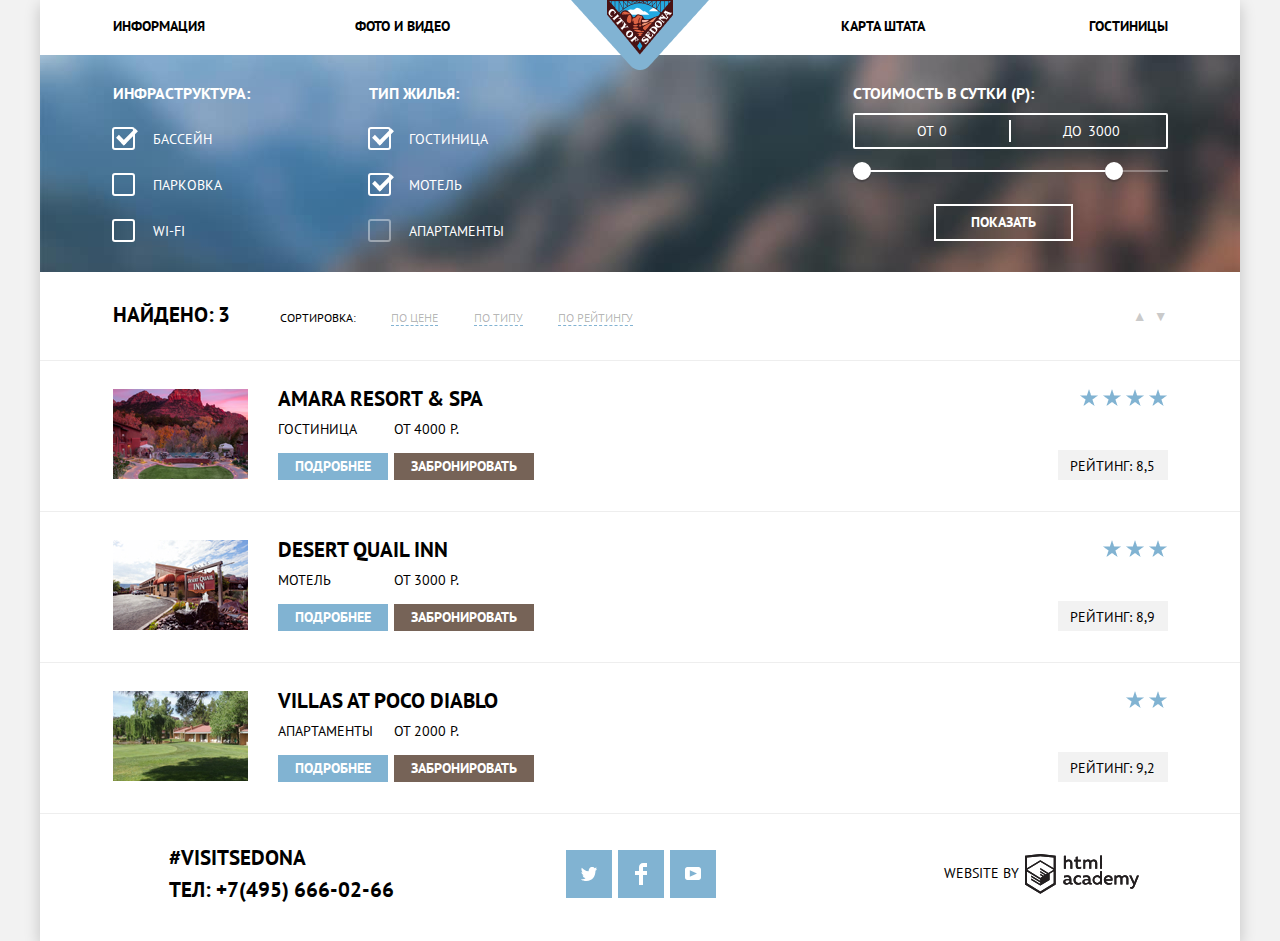
==== commit e02d3020: "добвил сетку на гридах" ====
--- a/catalog.html
+++ b/catalog.html
@@ -13,25 +13,25 @@
   <div class="container-main">
     <header>
       <nav class="main-navigation">
-      	<div class="wrapper-navigation">
-        <a class="logo" href="index.html">
-          <img src="img/logo-index.png" width="138" height="70" alt="Логотип Sedona">
-        </a>
-        <ul class="page-menu-list">
-          <li class="page-menu-item page-menu-left">
-            <a href="blank.html">Информация</a>
-          </li>
-          <li class="page-menu-item page-menu-left">
-            <a href="blank.html">Фото и видео</a>
-          </li>
-          <li class="page-menu-item page-menu-right">
-            <a href="blank.html">Карта штата</a>
-          </li>
-          <li class="page-menu-item page-menu-right current">
-            <a href="catalog.html">Гостиницы</a>
-          </li>
-        </ul>
-    </div>
+        <div class="wrapper-navigation">
+          <a class="logo" href="index.html">
+            <img src="img/logo-index.png" width="138" height="70" alt="Логотип Sedona">
+          </a>
+          <ul class="page-menu-list">
+            <li class="page-menu-item page-menu-left">
+              <a href="blank.html">Информация</a>
+            </li>
+            <li class="page-menu-item page-menu-left">
+              <a href="blank.html">Фото и видео</a>
+            </li>
+            <li class="page-menu-item page-menu-right">
+              <a href="blank.html">Карта штата</a>
+            </li>
+            <li class="page-menu-item page-menu-right current">
+              <a href="catalog.html">Гостиницы</a>
+            </li>
+          </ul>
+        </div>
       </nav>
     </header>
     <main>
@@ -95,7 +95,7 @@
           <div class="wrapper">
             <h2 class="visually-hidden">Результаты поиска</h2>
             <div class="sorting">
-              <span class="subtitle">Найдено:3</span>
+              <span class="subtitle">Найдено:&#8201;3</span>
               <ul class="sorting-list">
                 <li class="sorting-item">
                   <span>Сортировка:</span>
@@ -226,7 +226,7 @@
         <div class="wrapper-info">
           <span class="subtitle">#visitSEDONA</span>
           <p class="telephone">
-            <a  href="tel:+78122757575">Тел: +7(495) 666-02-66</a>
+            <a href="tel:+78122757575">Тел: +7(495) 666-02-66</a>
           </p>
         </div>
         <ul class="social-list">
--- a/css/style.css
+++ b/css/style.css
@@ -77,37 +77,45 @@
   position: absolute;
   width: 138px;
   height: 70px;
-  margin:0 auto;
+  margin: 0 auto;
   right: 0;
   left: 0;
 }
+
 .wrapper-navigation {
   width: 1055px;
   margin: 0 auto;
 }
-.page-menu-list{
-  display: flex;
+
+.page-menu-list {
+  display: flex;
+  justify-content: space-between;
   flex-wrap: wrap;
   list-style: none;
   margin: 0;
   padding: 0;
 }
-.page-menu-left{
-  margin-right: 146px;
-text-align: left;}
-
-.page-menu-right{
-  margin-left: auto;
+
+.page-menu-item {
+  width: 19%;
+  padding: 0;
+  padding-top: 13px;
+  padding-bottom: 16px;
+}
+
+.page-menu-left {
+  text-align: left;
+}
+
+.page-menu-right {
   text-align: right;
 }
 
-
-.page-menu-item:last-child{
-  margin-left:163px;
-}
-.page-menu-item a{
-  display: block;
-  padding: 15px 0;
+.page-menu-item:nth-child(3) {
+  margin-left: 128px;
+}
+
+.page-menu-item a {
   font-size: 14px;
   line-height: 26px;
   font-weight: 700;
@@ -133,7 +141,7 @@
     url("../img/title-welcome.png"),
     url("../img/background-title.jpg");
   background-repeat: no-repeat;
-  background-position: bottom -1px center, center 75px, center;
+  background-position: bottom -1px center, center 76px, center;
 }
 
 .container-main {
@@ -143,13 +151,28 @@
   box-shadow: 0px 5px 15px rgba(0, 1, 1, 0.2);
 }
 
+.reasons-list {
+  display: grid;
+  grid-template-columns: 400px 400px 400px;
+  grid-template-rows:
+    256px 330px 256px 256px;
+}
+
+.image-block-town {
+  grid-column: 2/4;
+}
+
+.image-block-rocks {
+  grid-column: 1/3;
+}
+
 .slogan {
   font-size: 21px;
   line-height: 26px;
   font-weight: 700;
   text-align: center;
-  margin-top: 57px;
-  margin-bottom: 29px;
+  margin-top: 59px;
+  margin-bottom: 27px;
   padding: 0 370px;
 }
 
@@ -163,8 +186,6 @@
 }
 
 .reason-list {
-  display: flex;
-  flex-wrap: wrap;
   margin: 0;
   padding: 0;
   list-style: none;
@@ -173,7 +194,7 @@
 
 .reason-title {
   margin: 0 70px;
-  margin-bottom: 27px;
+  margin-bottom: 22px;
   font-size: 21px;
   line-height: 21px;
   font-weight: 700;
@@ -182,12 +203,12 @@
 
 .reason-item {
   text-align: center;
-  padding: 45px 49px;
+  padding: 49px 49px;
 }
 
 .reason-item p {
   margin: 0;
-  margin-top: 20px;
+  margin-top: 23px;
 }
 
 .reason-item-blue {
@@ -264,13 +285,25 @@
 
 .form-container {
   position: absolute;
-  left: calc(50% - 284px);
+  left: 0;
+  right: 0;
+  margin: 0 auto;
   width: 568px;
   padding: 55px;
   background-color: var(--basic-white);
   margin: 0 auto;
   box-shadow: 0 4px 4px 0 rgba(0, 0, 0, 0.25);
 }
+
+.modal-hidden {
+  display: none;
+}
+
+.modal-open {
+  display: block;
+  animation: bounce 0.6s;
+}
+
 
 .search-house-info {
   margin-top: 0;
@@ -321,14 +354,22 @@
 .input-date {
   min-height: 38px;
   width: 346px;
-  padding: 6px 38px 6px 13px;
+  padding: 4px 38px 6px 13px;
   margin-left: 15px;
   background-color: var(--basic-extra-gray);
   background-repeat: no-repeat;
   background-position: right 10px top 7px;
   border: none;
   text-transform: uppercase;
-
+  font-size: 14px;
+  font-weight: bold;
+
+}
+
+input::placeholder {
+  color: var(--basic-black);
+  font-size: 14px;
+  font-weight: 700;
 }
 
 .input-arrival-date::after {
@@ -370,6 +411,7 @@
   border: none;
   width: 38px;
   height: 38px;
+  text-align: center;
 }
 
 .wrapper-amount {
@@ -402,8 +444,8 @@
 
 .button-subtract {
   font-size: 29px;
-    padding: 0px 11px;
-    padding-bottom: 7px;
+  padding: 0px 11px;
+  padding-bottom: 7px;
 }
 
 .button-add:hover,
@@ -479,12 +521,14 @@
   z-index: 2;
   background-color: rgba(255, 255, 255, 0.8);
 }
+
 .footer-right {
   display: flex;
   flex-wrap: wrap;
   justify-content: space-between;
   align-items: center;
   margin-left: auto;
+  margin-bottom: 8px;
   width: 196px;
 }
 
@@ -492,7 +536,7 @@
   font-size: 21px;
   line-height: 26px;
   font-weight: 700;
-  margin-right: 53px;
+  margin-right: 50px;
 
 }
 
@@ -503,7 +547,8 @@
   justify-content: space-between;
   width: 150px;
   margin: 0;
-  margin-left: 176px;
+  margin-left: 172px;
+  margin-bottom: 8px;
   padding: 0;
   list-style: none;
 }
@@ -561,7 +606,7 @@
   align-items: center;
   width: 1000px;
   margin: 0 auto;
-  min-height: 122px;
+  min-height: 127px;
 }
 
 
@@ -569,9 +614,17 @@
   border-bottom: 1px solid var(--basic-silver)
 }
 
-.wrapper-info{
-  margin-left:24px;
-}
+.wrapper-info-index {
+  margin-left: 24px;
+  margin-bottom: 8px;
+  margin-right: 4px;
+}
+
+.wrapper-info {
+  margin-left: 29px;
+  margin-bottom: 8px;
+}
+
 .form-filter-search {
   display: flex;
   flex-wrap: wrap;
@@ -634,7 +687,7 @@
   width: 23px;
   height: 23px;
   border: 2px solid var(--basic-white);
-  border-radius: 5px;
+  border-radius: 3px;
   cursor: pointer;
 }
 
@@ -654,7 +707,7 @@
 
 
   border: 2px solid var(--basic-white);
-  border-radius: 5px;
+  border-radius: 3px;
 }
 
 
@@ -716,7 +769,7 @@
   width: 315px;
   height: 160px;
   margin-left: auto;
-  color: #ffffff;
+  color: var(--basic-white);
   text-transform: uppercase;
 }
 
@@ -736,7 +789,7 @@
 
   font-size: 0;
 
-  border: 2px solid #ffffff;
+  border: 2px solid var(--basic-white);
   border-radius: 2px;
 }
 
@@ -749,7 +802,7 @@
   width: 2px;
   height: 22px;
 
-  background: #ffffff;
+  background: var(--basic-white);
   transform: translate(-50%, -50%);
 }
 
@@ -763,9 +816,10 @@
   cursor: pointer;
 }
 
-.price-controls .min-price{
+.price-controls .min-price {
   padding-left: 62px;
 }
+
 .price-controls .max-price {
   padding-left: 76px;
 }
@@ -797,7 +851,7 @@
   width: 80%;
   height: 2px;
 
-  background: #ffffff;
+  background: var(--basic-white);
 }
 
 .range-toggle {
@@ -806,22 +860,15 @@
   width: 4px;
   height: 4px;
 
-  background: #ababab;
-  border: 9px solid #ffffff;
+  background: var(--basic-dark-gray);
+  border: 9px solid var(--basic-white);
   border-radius: 50%;
   box-shadow: 0 2px 1px 0 rgba(0, 1, 1, 0.2);
   cursor: pointer;
 }
 
 .range-toggle:hover {
-  border: 10px solid #ffffff;
-  top: -10px;
-
-}
-
-
-.range-toggle:hover {
-  background: #1c4f80;
+  border: 10px solid var(--basic-white);
   width: 4px;
   height: 4px;
 }
@@ -836,7 +883,7 @@
 
 .button-filter {
   display: block;
-  margin-left:81px;
+  margin-left: 81px;
   padding: 6px 35px;
   background-color: transparent;
   border: 2px solid var(--basic-white);
@@ -853,7 +900,7 @@
   flex-wrap: wrap;
   align-items: center;
   margin-top: 30px;
-  margin-bottom: 30px;
+  margin-bottom: 32px;
 }
 
 .sorting-list {
@@ -924,8 +971,8 @@
 }
 
 .house-item {
-  padding-top: 30px;
-  padding-bottom: 30px;
+  padding-top: 25px;
+  padding-bottom: 25px;
 }
 
 .wrapper-house-item {
@@ -957,14 +1004,19 @@
 
   display: flex;
   flex-wrap: wrap;
+  margin-bottom: 6px;
+
 }
 
 .house-item img {
-  margin-right: 29px;
+  height: 90px;
+  margin-top: 3px;
+  margin-right: 30px;
 }
 
 .small-title {
   margin: 0;
+  margin-bottom: 7px;
 }
 
 .small-title a {
@@ -985,8 +1037,8 @@
 
 .button-more {
   background-color: var(--basic-blue);
-  margin-top: 15px;
-  padding: 4px 17px;
+  margin-top: 13px;
+  padding: 3px 17px;
 }
 
 .button-more:hover {
@@ -1000,8 +1052,8 @@
 
 .button-order {
   background-color: var(--basic-brown);
-  margin-top: 15px;
-  padding: 4px 17px;
+  margin-top: 13px;
+  padding: 3px 17px;
 }
 
 .button-order:hover {
@@ -1024,6 +1076,7 @@
   width: 19px;
   height: 17px;
   margin-left: 4px;
+  margin-top: 3px;
   background-image: url("../img/star.png");
   background-repeat: no-repeat;
 }
@@ -1046,10 +1099,12 @@
   text-align: center;
   background-color: var(--basic-extra-gray);
 }
-.telephone{
-  margin: 0;
-  margin-top:6px;
-}
+
+.telephone {
+  margin: 0;
+  margin-top: 6px;
+}
+
 .telephone a {
   font-size: 21px;
   line-height: 26px;
@@ -1058,3 +1113,20 @@
 }
 
 
+@keyframes bounce {
+  0% {
+    transform: translateY(-150px);
+  }
+
+  70% {
+    transform: translateY(30px);
+  }
+
+  90% {
+    transform: translateY(-10px);
+  }
+
+  100% {
+    transform: translateY(0px);
+  }
+}
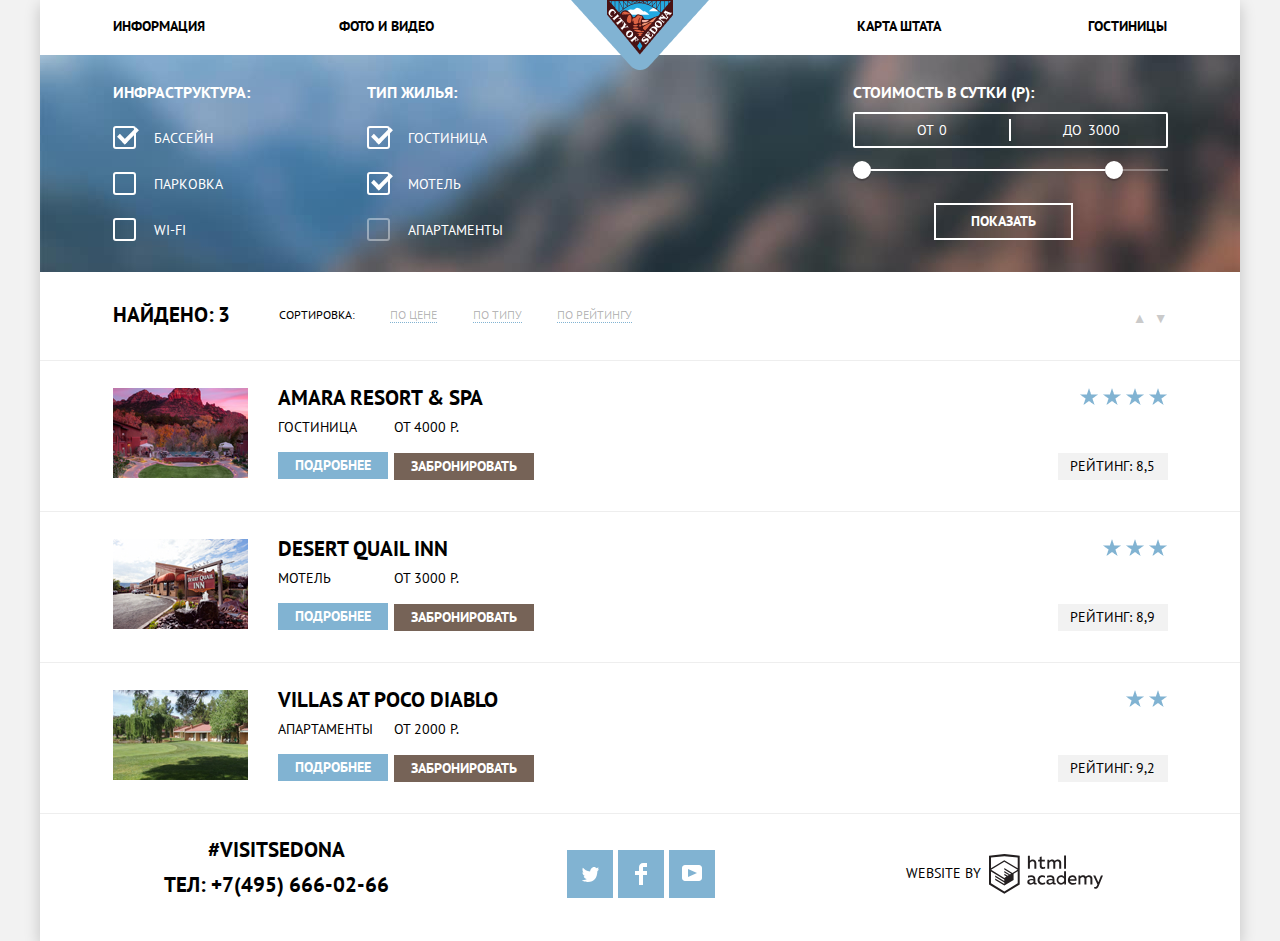
==== commit 99f7ff10: "исправление иконок соцсетей" ====
--- a/catalog.html
+++ b/catalog.html
@@ -231,24 +231,21 @@
         </div>
         <ul class="social-list">
           <li class="social-item">
-            <a class="social-button" href="http://twitter.com">
-              <img src="img/icon-twitter.svg" width="17" height="17" alt="Мы в Twitter">
+            <a class="social-button social-twitter" href="http://twitter.com">
             </a>
           </li>
           <li class="social-item">
-            <a class="social-button" href="http://facebook.com">
-              <img src="img/icon-fb.svg" width="12" height="22" alt="Мы в Facebook">
+            <a class="social-button social-facebook" href="http://facebook.com">
             </a>
           </li>
           <li class="social-item">
-            <a class="social-button" href="https://youtube.com">
-              <img src="img/icon-youtube.svg" width="20" height="16" alt=" Мы на Youtube">
+            <a class="social-button social-youtube" href="https://youtube.com">
             </a>
           </li>
         </ul>
         <div class="footer-right">
           <span>Website by</span>
-          <a class="website" href="https://htmlacademy.ru">
+          <a href="https://htmlacademy.ru">
             <span class="visually-hidden">HTML Academy</span>
             <div class="website"> </div>
           </a>
--- a/css/style.css
+++ b/css/style.css
@@ -97,7 +97,7 @@
 }
 
 .page-menu-item {
-  width: 19%;
+  width: 21%;
   padding: 0;
   padding-top: 13px;
   padding-bottom: 16px;
@@ -112,7 +112,7 @@
 }
 
 .page-menu-item:nth-child(3) {
-  margin-left: 128px;
+  margin-left: 153px;
 }
 
 .page-menu-item a {
@@ -151,12 +151,14 @@
   box-shadow: 0px 5px 15px rgba(0, 1, 1, 0.2);
 }
 
+
 .reasons-list {
   display: grid;
   grid-template-columns: 400px 400px 400px;
   grid-template-rows:
-    256px 330px 256px 256px;
-}
+    minmax(256px, max-content) minmax(330px, max-content) minmax(256px, max-content) minmax(256px, max-content);
+}
+
 
 .image-block-town {
   grid-column: 2/4;
@@ -171,8 +173,8 @@
   line-height: 26px;
   font-weight: 700;
   text-align: center;
-  margin-top: 59px;
-  margin-bottom: 27px;
+  margin-top: 42px;
+  margin-bottom: 44px;
   padding: 0 370px;
 }
 
@@ -194,7 +196,7 @@
 
 .reason-title {
   margin: 0 70px;
-  margin-bottom: 22px;
+  margin-bottom: 27px;
   font-size: 21px;
   line-height: 21px;
   font-weight: 700;
@@ -238,7 +240,7 @@
 .img-sedona {
   width: 800px;
   height: 256px;
-  background-color: var(--basic-blue);
+  background-color: var(--basic-brown);
   background-image: url("../img/background-town.jpg");
 }
 
@@ -263,13 +265,13 @@
 .img-bridge {
   width: 800px;
   height: 256px;
-  background-color: var(--basic-blue);
+  background-color: var(--basic-brown);
   background-image: url("../img/background-bridge.jpg");
 }
 
 .title-big {
-  margin-top: 56px;
-  margin-bottom: 31px;
+  margin-top: 61px;
+  margin-bottom: 34px;
   font-size: 30px;
   line-height: 24px;
   font-weight: 700;
@@ -307,7 +309,7 @@
 
 .search-house-info {
   margin-top: 0;
-  margin-bottom: 47px;
+  margin-bottom: 39px;
   font-size: 14px;
   line-height: 24px;
   font-weight: 400 color: var(--basic-light-black);
@@ -372,39 +374,51 @@
   font-weight: 700;
 }
 
-.input-arrival-date::after {
-  content: "";
+.calendar-arrival,
+.calendar-departure {
+  width: 21px;
+  height: 23px;
+  border: none;
+  background-color: transparent;
+  background-image: url("../img/calendar.svg");
+  background-repeat: no-repeat;
+  cursor: pointer;
+}
+
+.calendar-arrival:hover,
+.calendar-departure:hover {
+  width: 21px;
+  height: 23px;
+  border: none;
+  background-image: url("../img/calendar-black.svg");
+  background-repeat: no-repeat;
+  cursor: pointer;
+}
+
+.calendar-arrival:active,
+.calendar-departure:active {
+  width: 21px;
+  height: 23px;
+  border: none;
+  background-image: url("../img/calendar-blue.svg");
+  background-repeat: no-repeat;
+  cursor: pointer;
+}
+
+.calendar-arrival {
   position: absolute;
   right: 64px;
   top: 60px;
-  width: 21px;
-  height: 23px;
-  background-image: url("../img/calendar.svg");
-  background-repeat: no-repeat;
-  cursor: pointer;
-}
-
-.input-departure-date::after {
-  content: "";
+
+}
+
+.calendar-departure {
   position: absolute;
   right: 64px;
-  top: 127px;
-  width: 21px;
-  height: 23px;
-  background-image: url("../img/calendar.svg");
-  background-repeat: no-repeat;
-  cursor: pointer;
-}
-
-.input-arrival-date:hover::after,
-.input-departure-date:hover::after {
-  background-image: url("../img/calendar-black.svg");
-}
-
-.input-arrival-date:active::after,
-.input-departure-date:active::after {
-  background-image: url("../img/calendar-blue.svg");
-}
+  top: 130px;
+
+}
+
 
 .input-number {
   background-color: var(--basic-extra-gray);
@@ -417,7 +431,7 @@
 .wrapper-amount {
   display: flex;
   justify-content: space-between;
-  margin-bottom: 22px;
+  margin-bottom: 25px;
 }
 
 .amount-left,
@@ -445,7 +459,6 @@
 .button-subtract {
   font-size: 29px;
   padding: 0px 11px;
-  padding-bottom: 7px;
 }
 
 .button-add:hover,
@@ -464,7 +477,7 @@
 .search-house-item {
   display: flex;
   align-items: center;
-  margin-bottom: 30px;
+  margin-bottom: 29px;
   font-size: 14px;
   line-height: 26px;
   font-weight: 700;
@@ -505,7 +518,7 @@
 .map-block {
   width: 1200px;
   min-height: 594px;
-  background-color: var(--basic-blue);
+  background-color: var(--basic-gray);
   background-image: url("../img/background-map.png");
 }
 
@@ -519,38 +532,41 @@
   position: absolute;
   bottom: 0;
   z-index: 2;
-  background-color: rgba(255, 255, 255, 0.8);
+  background-color: rgba(255, 255, 255, 0.9);
 }
 
 .footer-right {
   display: flex;
   flex-wrap: wrap;
-  justify-content: space-between;
+  justify-content: center;
   align-items: center;
-  margin-left: auto;
-  margin-bottom: 8px;
-  width: 196px;
+  width: 235px;
+  margin-top: 16px;
+  margin-right: 18px;
 }
 
 .subtitle {
   font-size: 21px;
   line-height: 26px;
   font-weight: 700;
-  margin-right: 50px;
 
 }
 
 
 .social-list {
+  position: relative;
   display: flex;
   flex-wrap: wrap;
-  justify-content: space-between;
-  width: 150px;
-  margin: 0;
-  margin-left: 172px;
-  margin-bottom: 8px;
+  justify-content: center;
+  width: 185px;
+  margin-top: 13px;
+  margin-right: 13px;
   padding: 0;
   list-style: none;
+}
+
+.social-item {
+  margin-right: 5px;
 }
 
 .social-button {
@@ -563,18 +579,67 @@
   background-color: var(--basic-blue);
 }
 
+
+.social-twitter::after {
+  content: "";
+  position: absolute;
+  left: 28px;
+  top: 12px;
+
+  width: 23px;
+  height: 23px;
+
+
+  background-image: url("../img/icon-twitter.svg");
+  background-repeat: no-repeat;
+  background-position: center;
+  cursor: pointer;
+
+}
+
+.social-facebook::after {
+  content: "";
+  position: absolute;
+  left: 79px;
+  top: 12px;
+
+  width: 23px;
+  height: 23px;
+
+
+  background-image: url("../img/icon-fb.svg");
+  background-repeat: no-repeat;
+  background-position: center;
+  cursor: pointer;
+}
+
+.social-youtube::after {
+  content: "";
+  position: absolute;
+  right: 32px;
+  top: 11px;
+
+  width: 23px;
+  height: 23px;
+
+  background-image: url("../img/icon-youtube.svg");
+  background-repeat: no-repeat;
+  background-position: center;
+  cursor: pointer;
+}
+
 .social-button:hover,
 .social-button:focus {
   background-color: var(--basic-light-blue);
 }
 
-
-
 .social-button:active {
   background-color: var(--basic-dark-blue);
 }
 
-.social-button:active img {
+.social-twitter:active::after,
+.social-facebook:active::after,
+.social-youtube:active::after {
   opacity: 0.5;
 }
 
@@ -582,6 +647,7 @@
   background-image: url("../img/logo-htmlacademy-black.svg");
   width: 115px;
   height: 41px;
+  margin-left: 8px;
 }
 
 .website:hover,
@@ -603,9 +669,11 @@
 .wrapper-footer {
   display: flex;
   flex-wrap: wrap;
-  align-items: center;
+  justify-content: space-between;
+  align-items: flex-start;
   width: 1000px;
   margin: 0 auto;
+  padding-top: 23px;
   min-height: 127px;
 }
 
@@ -614,15 +682,10 @@
   border-bottom: 1px solid var(--basic-silver)
 }
 
-.wrapper-info-index {
-  margin-left: 24px;
-  margin-bottom: 8px;
-  margin-right: 4px;
-}
 
 .wrapper-info {
-  margin-left: 29px;
-  margin-bottom: 8px;
+  text-align: center;
+  width: 272px;
 }
 
 .form-filter-search {
@@ -633,11 +696,12 @@
 
 .filter-form {
   min-height: 217px;
-  padding: 28px;
+  padding: 27px;
   color: var(--basic-white);
   background-image: url("../img/background-filter.jpg");
   background-repeat: no-repeat;
-  background-color: var(--basic-blue)
+  background-color: var(--basic-brown);
+  background-size: cover;
 }
 
 
@@ -653,7 +717,7 @@
   padding: 0;
   margin: 0;
   border: none;
-  margin-right: 119px;
+  margin-right: 117px;
 }
 
 .infrastructure-list {
@@ -669,7 +733,7 @@
 
 
 .filters-item {
-  padding-left: 40px;
+  padding-left: 41px;
 }
 
 
@@ -899,8 +963,8 @@
   display: flex;
   flex-wrap: wrap;
   align-items: center;
-  margin-top: 30px;
-  margin-bottom: 32px;
+  margin-top: 28px;
+  margin-bottom: 31px;
 }
 
 .sorting-list {
@@ -908,8 +972,8 @@
   flex-wrap: wrap;
   width: 354px;
   margin: 0;
+  margin-left: 49px;
   padding: 0;
-  padding-top: 5px;
   justify-content: space-between;
   list-style: none;
 }
@@ -921,7 +985,7 @@
 
 .sorting-item a {
   color: rgba(0, 0, 0, 0.3);
-  border-bottom: 1px dashed var(--basic-blue);
+  border-bottom: 1px dotted var(--basic-blue);
 }
 
 .sorting-item a:focus {
@@ -955,7 +1019,7 @@
   display: flex;
   flex-wrap: wrap;
   margin: 0;
-  padding-top: 2px;
+  padding-top: 8px;
   margin-left: auto;
   list-style: none;
 }
@@ -970,10 +1034,6 @@
   padding: 0;
 }
 
-.house-item {
-  padding-top: 25px;
-  padding-bottom: 25px;
-}
 
 .wrapper-house-item {
   display: flex;
@@ -1005,6 +1065,9 @@
   display: flex;
   flex-wrap: wrap;
   margin-bottom: 6px;
+
+  padding-top: 24px;
+  padding-bottom: 25px;
 
 }
 
@@ -1016,7 +1079,7 @@
 
 .small-title {
   margin: 0;
-  margin-bottom: 7px;
+  margin-bottom: 6px;
 }
 
 .small-title a {
@@ -1037,7 +1100,7 @@
 
 .button-more {
   background-color: var(--basic-blue);
-  margin-top: 13px;
+  margin-top: 14px;
   padding: 3px 17px;
 }
 
@@ -1052,7 +1115,7 @@
 
 .button-order {
   background-color: var(--basic-brown);
-  margin-top: 13px;
+  margin-top: 15px;
   padding: 3px 17px;
 }
 
@@ -1091,9 +1154,8 @@
 
 .raiting {
   display: inline-block;
-  width: 110px;
+  min-width: 110px;
   min-height: 27px;
-  padding-top: 3px;
   line-height: 27px;
   vertical-align: middle;
   text-align: center;
@@ -1102,7 +1164,7 @@
 
 .telephone {
   margin: 0;
-  margin-top: 6px;
+  margin-top: 9px
 }
 
 .telephone a {
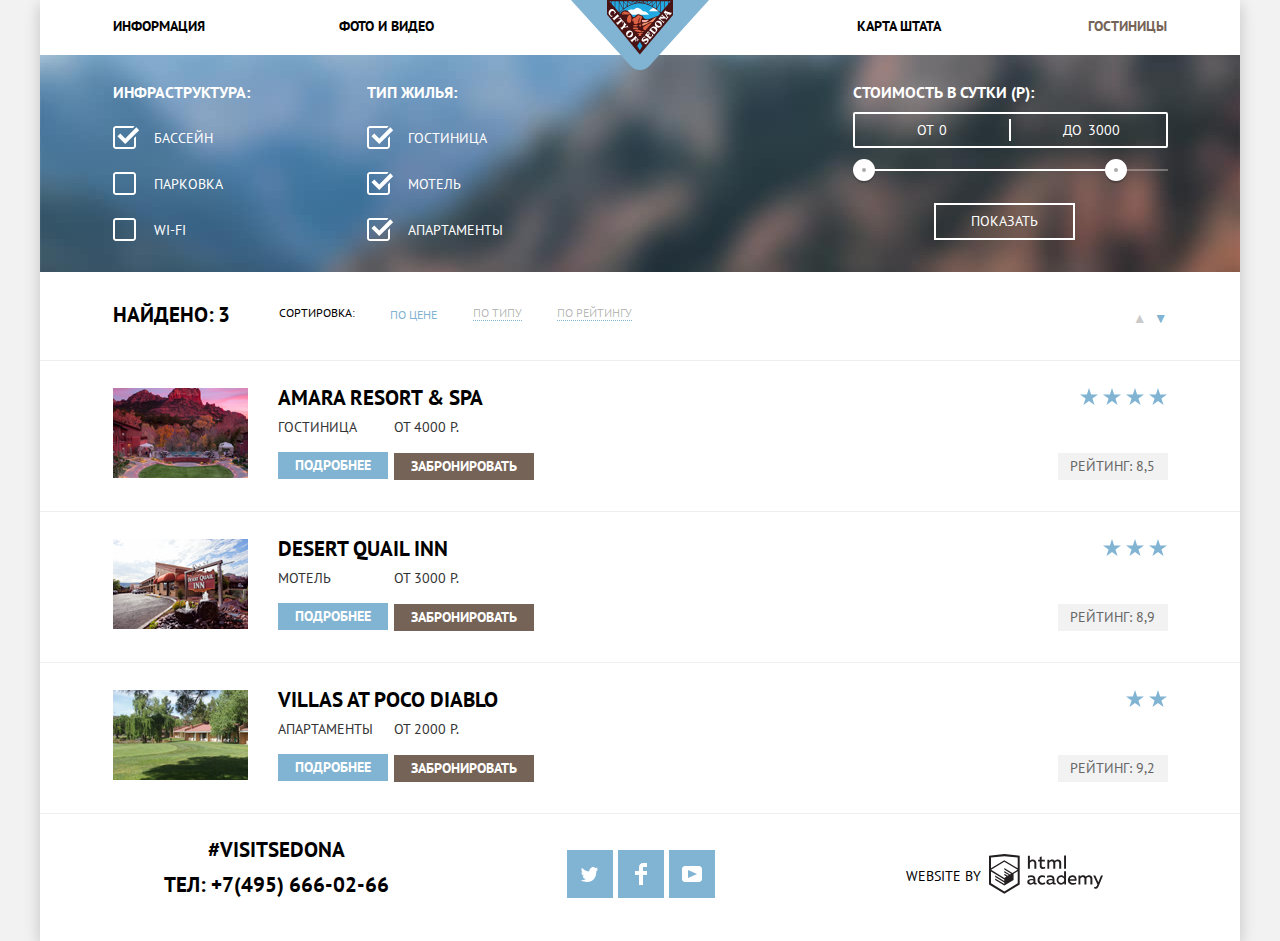
==== commit bb5e41d5: "правки" ====
--- a/catalog.html
+++ b/catalog.html
@@ -6,7 +6,7 @@
   <title>Гостиницы</title>
   <link href="https://fonts.googleapis.com/css2?family=PT+Sans:wght@400;700&display=swap" rel="stylesheet">
   <link href="css/normalize.css" rel="stylesheet">
-  <link href="css/style.css" rel="stylesheet">
+  <link href="css/style-min.css" rel="stylesheet">
 </head>
 
 <body class="page-body">
@@ -15,7 +15,7 @@
       <nav class="main-navigation">
         <div class="wrapper-navigation">
           <a class="logo" href="index.html">
-            <img src="img/logo-index.png" width="138" height="70" alt="Логотип Sedona">
+            <img src="img/logo-index.svg" width="138" height="70" alt="Логотип Sedona">
           </a>
           <ul class="page-menu-list">
             <li class="page-menu-item page-menu-left">
@@ -27,7 +27,7 @@
             <li class="page-menu-item page-menu-right">
               <a href="blank.html">Карта штата</a>
             </li>
-            <li class="page-menu-item page-menu-right current">
+            <li class="page-menu-item page-menu-right menu-item-current">
               <a href="catalog.html">Гостиницы</a>
             </li>
           </ul>
@@ -68,7 +68,7 @@
                 <label for="filter-motel">Мотель</label>
               </li>
               <li class="housing-item filters-item">
-                <input class="filter-input-checkbox visually-hidden" disabled type="checkbox" name="apartments" id="filter-appartments">
+                <input class="filter-input-checkbox visually-hidden" type="checkbox" name="apartments" id="filter-appartments" checked>
                 <label for="filter-appartments">Апартаменты</label>
               </li>
             </ul>
@@ -100,7 +100,7 @@
                 <li class="sorting-item">
                   <span>Сортировка:</span>
                 </li>
-                <li class="sorting-item">
+                <li class="sorting-item-current">
                   <a href="#">По цене</a>
                 </li>
                 <li class="sorting-item">
@@ -118,7 +118,7 @@
                   </a>
                 </li>
                 <li>
-                  <a class="arrow" href="#">
+                  <a class="arrow arrow-current" href="#">
                     <span class="visually-hidden">По убыванию</span>
                     &#9660;
                   </a>
@@ -137,11 +137,11 @@
                   <div class="column">
                     <div class="column-left">
                       <span>Гостиница</span>
-                      <button class="button button-more">Подробнее</button>
+                      <a href="blank.html" class="button button-more">Подробнее</a>
                     </div>
                     <div class="column-right">
                       <span>От 4000 Р.</span>
-                      <button class="button button-order">Забронировать</button>
+                      <a href="blank.html" class="button button-order">Забронировать</a>
                     </div>
                   </div>
                 </div>
@@ -168,11 +168,11 @@
                   <div class="column">
                     <div class="column-left">
                       <span>Мотель</span>
-                      <button class="button button-more">Подробнее</button>
+                      <a href="blank.html" class="button button-more">Подробнее</a>
                     </div>
                     <div class="column-right">
                       <span>От 3000 Р.</span>
-                      <button class="button button-order">Забронировать</button>
+                      <a href="blank.html" class="button button-order">Забронировать</a>
                     </div>
                   </div>
                 </div>
@@ -198,11 +198,11 @@
                   <div class="column">
                     <div class="column-left">
                       <span>Апартаменты</span>
-                      <button class="button button-more">Подробнее</button>
+                      <a href="blank.html" class="button button-more">Подробнее</a>
                     </div>
                     <div class="column-right">
                       <span>От 2000 Р.</span>
-                      <button class="button button-order">Забронировать</button>
+                      <a href="blank.html" class="button button-order">Забронировать</a>
                     </div>
                   </div>
                 </div>
@@ -232,22 +232,27 @@
         <ul class="social-list">
           <li class="social-item">
             <a class="social-button social-twitter" href="http://twitter.com">
+              <span class="visually-hidden">Мы в Twitter</span>
             </a>
           </li>
           <li class="social-item">
             <a class="social-button social-facebook" href="http://facebook.com">
+              <span class="visually-hidden">Мы в Facebook</span>
             </a>
           </li>
           <li class="social-item">
             <a class="social-button social-youtube" href="https://youtube.com">
+              <span class="visually-hidden">Мы на Youtube</span>
             </a>
           </li>
         </ul>
         <div class="footer-right">
           <span>Website by</span>
-          <a href="https://htmlacademy.ru">
+          <a href="https://htmlacademy.ru/intensive/htmlcss" class="website-wrap">
             <span class="visually-hidden">HTML Academy</span>
-            <div class="website"> </div>
+            <img class="website website-black" src="img/logo-htmlacademy-black.svg" width="115" height="41" alt="перейти на сайт HTML Academy">
+            <img class="website website-hover" src="img/logo-htmlacademy-blue.svg" width="115" height="41" alt="перейти на сайт HTML Academy">
+            <img class="website website-active" src="img/logo-htmlacademy-gray.svg" width="115" height="41" alt="перейти на сайт HTML Academy">
           </a>
         </div>
       </div>
--- a/css/style-min.css
+++ b/css/style-min.css
@@ -0,0 +1 @@
+@-webkit-keyframes bounce{0%{-webkit-transform:translateY(-150px);transform:translateY(-150px)}70%{-webkit-transform:translateY(30px);transform:translateY(30px)}90%{-webkit-transform:translateY(-10px);transform:translateY(-10px)}to{-webkit-transform:translateY(0);transform:translateY(0)}}@keyframes bounce{0%{-webkit-transform:translateY(-150px);transform:translateY(-150px)}70%{-webkit-transform:translateY(30px);transform:translateY(30px)}90%{-webkit-transform:translateY(-10px);transform:translateY(-10px)}to{-webkit-transform:translateY(0);transform:translateY(0)}}.bar,.foo{color:red}:root{--basic-black: #000000;--basic-light-black: #333333;--basic-white: #ffffff;--basic-blue: #81b3d2;--basic-extra-blue: #81b3d3;--basic-light-blue: #669EC0;--basic-dark-blue: #5496BD;--basic-brown: #766357;--basic-light-brown: #604E43;--basic-extra-brown: #503E33;--basic-gray: #cacaca;--basic-light-gray: #666666;--basic-extra-gray: #f2f2f2;--basic-dark-gray: #ebebeb;--basic-dark-silver: #ababab;--basic-silver: #eeeeee;--basic-extra-silver: #e5e5e5;--basic-light-silver: #6a6a6a}html{-webkit-box-sizing:border-box;box-sizing:border-box}*,::after,::before{-webkit-box-sizing:inherit;box-sizing:inherit}body{position:relative;min-width:1200px;margin:0;padding:0;font-family:"PT Sans",Arial,sans-serif;font-size:14px;line-height:21px;font-weight:400;color:var(--basic-black);background-color:var(--basic-extra-gray);text-transform:uppercase}a{text-decoration:none}img{max-width:100%;height:auto}.page{height:100%}.visually-hidden:not(:focus):not(:active),input[type=checkbox].visually-hidden,input[type=radio].visually-hidden{position:absolute;width:1px;height:1px;margin:-1px;border:0;padding:0;white-space:nowrap;-webkit-clip-path:inset(100%);clip-path:inset(100%);clip:rect(0 0 0 0);overflow:hidden}.logo{position:absolute;width:138px;height:70px;margin:0 auto;right:0;left:0}.wrapper-navigation{width:1055px;margin:0 auto}.page-menu-list{display:-webkit-box;display:-ms-flexbox;display:flex;-webkit-box-pack:justify;-ms-flex-pack:justify;justify-content:space-between;-ms-flex-wrap:wrap;flex-wrap:wrap;list-style:none;margin:0;padding:0}.page-menu-item{width:21%;padding:13px 0 16px}.page-menu-left{text-align:left}.page-menu-right{text-align:right}.page-menu-item:nth-child(3){margin-left:153px}.page-menu-item a{font-size:14px;line-height:26px;font-weight:700;color:var(--basic-black)}.page-menu-item a:focus,.page-menu-item a:hover{color:var(--basic-blue)}.page-menu-item a:active{color:rgba(0,0,0,.3)}.menu-item-current a{font-weight:700;font-size:14px;line-height:26px;color:var(--basic-brown)}.greeting{min-width:1200px;min-height:509px;background-color:var(--basic-blue);background-image:url(../img/img-shape.svg),url(../img/title-welcome.svg),url(../img/background-title.jpg);background-repeat:no-repeat;background-position:bottom -1px center,center 76px,center}.container-main{width:1200px;margin:0 auto;background-color:var(--basic-white);-webkit-box-shadow:0 5px 15px rgba(0,1,1,.2);box-shadow:0 5px 15px rgba(0,1,1,.2)}.reasons-list{display:-ms-grid;display:grid;-ms-grid-columns:400px 400px 400px;grid-template-columns:400px 400px 400px;-ms-grid-rows:minmax(256px,-webkit-max-content) minmax(330px,-webkit-max-content) minmax(256px,-webkit-max-content) minmax(256px,-webkit-max-content);-ms-grid-rows:minmax(256px,max-content) minmax(330px,max-content) minmax(256px,max-content) minmax(256px,max-content);grid-template-rows:minmax(256px,-webkit-max-content) minmax(330px,-webkit-max-content) minmax(256px,-webkit-max-content) minmax(256px,-webkit-max-content);grid-template-rows:minmax(256px,max-content) minmax(330px,max-content) minmax(256px,max-content) minmax(256px,max-content)}.reasons-list>:nth-child(1){-ms-grid-row:1;-ms-grid-column:1}.reasons-list>:nth-child(2){-ms-grid-row:1;-ms-grid-column:2}.reasons-list>:nth-child(3){-ms-grid-row:1;-ms-grid-column:3}.reasons-list>:nth-child(4){-ms-grid-row:2;-ms-grid-column:1}.reasons-list>:nth-child(5){-ms-grid-row:2;-ms-grid-column:2}.reasons-list>:nth-child(6){-ms-grid-row:2;-ms-grid-column:3}.reasons-list>:nth-child(7){-ms-grid-row:3;-ms-grid-column:1}.reasons-list>:nth-child(8){-ms-grid-row:3;-ms-grid-column:2}.reasons-list>:nth-child(9){-ms-grid-row:3;-ms-grid-column:3}.reasons-list>:nth-child(10){-ms-grid-row:4;-ms-grid-column:1}.reasons-list>:nth-child(11){-ms-grid-row:4;-ms-grid-column:2}.reasons-list>:nth-child(12){-ms-grid-row:4;-ms-grid-column:3}.image-block-rocks,.image-block-town{-ms-grid-column:2;-ms-grid-column-span:2;grid-column:2/4}.image-block-rocks{-ms-grid-column:1;grid-column:1/3}.reasons-text,.slogan{line-height:26px;text-align:center}.slogan{font-size:21px;font-weight:700;margin-top:42px;margin-bottom:44px;padding:0 370px}.reasons-text{font-size:14px;margin:0 0 51px;color:var(--basic-light-black)}.reason-list{margin:0;padding:0;list-style:none}.reason-title{margin:0 70px 27px;font-size:21px;line-height:21px;font-weight:700}.reason-item{text-align:center;padding:49px}.reason-item p{margin:23px 0 0}.reason-item-blue{width:400px;min-height:256px;color:var(--basic-white);background-color:var(--basic-blue)}.reason-item-gray,.reason-item-white{width:400px;font-weight:400;font-size:14px;line-height:21px;color:var(--basic-light-black)}.reason-item-white{min-height:330px;padding-top:160px;padding-bottom:20px;background-color:var(--basic-white)}.reason-item-gray{min-height:256px;background-color:var(--basic-silver)}.img-sedona{width:800px;height:256px;background-color:var(--basic-brown);background-image:url(../img/background-town.jpg)}.reason-food,.reason-gift,.reason-house{background-image:url(../img/icon-food.svg);background-repeat:no-repeat;background-position:center 61px}.reason-gift,.reason-house{background-image:url(../img/icon-house.svg)}.reason-gift{background-image:url(../img/icon-gift.svg);background-position:center 55px}.img-bridge{width:800px;height:256px;background-color:var(--basic-brown);background-image:url(../img/background-bridge.jpg)}.title-big{margin-top:61px;margin-bottom:34px;font-size:30px;line-height:24px;font-weight:700;color:var(--basic-black);text-align:center}.open-for-block{position:relative;min-height:125px}.form-container{position:absolute;left:0;right:0;width:568px;padding:55px;background-color:var(--basic-white);margin:0 auto;-webkit-box-shadow:0 4px 4px 0 rgba(0,0,0,.25);box-shadow:0 4px 4px 0 rgba(0,0,0,.25);z-index:5}.modal-hidden{display:none}.modal-open{display:block;-webkit-animation:bounce .6s;animation:bounce .6s}.search-house-info{margin-top:0;margin-bottom:39px;font-size:14px;line-height:24px;font-weight:400;color:var(--basic-light-black);text-align:center}.wrapper-text{padding:0 340px}.button{font:inherit;font-weight:700;text-align:center;color:var(--basic-white);vertical-align:middle;text-transform:uppercase;border:0;cursor:pointer}.button-open-form{display:block;width:568px;min-height:86px;margin:0 auto;padding:30px 135px;font-size:21px;line-height:26px;background-color:var(--basic-brown)}.button-open-form:focus,.button-open-form:hover{background-color:var(--basic-light-brown)}.button-open-form:active{background-color:var(--basic-extra-brown);color:rgba(255,255,255,.3)}.input-date{min-height:38px;width:346px;padding:4px 38px 6px 13px;margin-left:15px;background-color:var(--basic-extra-gray);background-repeat:no-repeat;background-position:right 10px top 7px;border:0;text-transform:uppercase;font-size:14px;font-weight:700}input::-webkit-input-placeholder{color:var(--basic-black);font-size:14px;font-weight:700}input::-moz-placeholder{color:var(--basic-black);font-size:14px;font-weight:700}input:-ms-input-placeholder,input::-ms-input-placeholder{color:var(--basic-black);font-size:14px;font-weight:700}input::placeholder{color:var(--basic-black);font-size:14px;font-weight:700}.calendar-arrival,.calendar-departure{width:21px;height:23px;border:0;background-color:transparent;background-image:url(../img/calendar.svg);background-repeat:no-repeat;cursor:pointer;position:absolute;right:64px;top:60px}.calendar-arrival:active,.calendar-arrival:hover,.calendar-departure:active,.calendar-departure:hover{width:21px;height:23px;border:0;background-image:url(../img/calendar-black.svg);background-repeat:no-repeat;cursor:pointer}.calendar-arrival:active,.calendar-departure:active{background-image:url(../img/calendar-blue.svg)}.calendar-departure{top:130px}.input-number{background-color:var(--basic-extra-gray);border:0;width:38px;height:38px;text-align:center}.wrapper-amount{display:-webkit-box;display:-ms-flexbox;display:flex;-webkit-box-pack:justify;-ms-flex-pack:justify;justify-content:space-between;margin-bottom:25px}.amount-left,.amount-right{width:225px}.amount-right{padding-left:46px}.button-add,.button-subtract{width:38px;height:38px;background-color:var(--basic-extra-gray);color:var(--basic-gray)}.button-add{font-size:25px}.button-subtract{font-size:29px;padding:0 11px}.button-add:hover,.button-subtract:hover{color:var(--basic-black)}.button-add:focus,.button-subtract:focus{color:var(--basic-blue)}.search-house-item,.search-house-item label{font-weight:700;font-size:14px;line-height:26px}.search-house-item{display:-webkit-box;display:-ms-flexbox;display:flex;-webkit-box-align:center;-ms-flex-align:center;align-items:center;margin-bottom:29px;color:var(--basic-light-black)}.search-house-item label{-webkit-box-flex:1;-ms-flex-positive:1;flex-grow:1;color:var(--basic-black)}.search-house-item input:hover{background-color:var(--basic-dark-gray)}.search-house-item input:active,.search-house-item input:focus{background-color:var(--basic-white);outline:2px solid var(--basic-extra-silver)}.button-search{width:458px;min-height:58px;font-size:21px;line-height:26px;background-color:var(--basic-blue)}.button-search:hover{background-color:var(--basic-light-blue)}.button-search:active{background-color:var(--basic-dark-blue);color:rgba(255,255,255,.3)}.map-block{width:1200px;min-height:594px;background-color:var(--basic-gray);background-image:url(../img/background-map.png)}.footer{min-width:1200px;color:var(--basic-black)}.index-footer{position:absolute;bottom:0;z-index:2;background-color:rgba(255,255,255,.9)}.footer-right{display:-webkit-box;display:-ms-flexbox;display:flex;-ms-flex-wrap:wrap;flex-wrap:wrap;-webkit-box-pack:center;-ms-flex-pack:center;justify-content:center;-webkit-box-align:center;-ms-flex-align:center;align-items:center;width:235px;margin-top:16px;margin-right:18px}.subtitle{font-size:21px;line-height:26px;font-weight:700;color:var(--basic-black)}.social-list{position:relative;display:-webkit-box;display:-ms-flexbox;display:flex;-ms-flex-wrap:wrap;flex-wrap:wrap;-webkit-box-pack:center;-ms-flex-pack:center;justify-content:center;width:185px;margin-top:13px;margin-right:13px;padding:0;list-style:none}.social-item{position:relative;margin-right:5px}.social-button{display:-webkit-box;display:-ms-flexbox;display:flex;-webkit-box-align:center;-ms-flex-align:center;align-items:center;-webkit-box-pack:center;-ms-flex-pack:center;justify-content:center;width:46px;height:48px;padding:15px;background-color:var(--basic-blue)}.social-facebook::after,.social-twitter::after,.social-youtube::after{content:"";position:absolute;width:100%;height:100%;background-image:url(../img/icon-twitter.svg);background-repeat:no-repeat;background-position:center center;cursor:pointer}.social-facebook::after,.social-youtube::after{background-image:url(../img/icon-fb.svg)}.social-youtube::after{background-image:url(../img/icon-youtube.svg)}.social-button:focus,.social-button:hover{background-color:var(--basic-light-blue)}.social-button:active{background-color:var(--basic-dark-blue)}.social-facebook:active::after,.social-twitter:active::after,.social-youtube:active::after{opacity:.5}.website{width:115px;height:41px;margin-left:8px}.website-active,.website-hover,.website-wrap:hover .website-black{display:none}.website-wrap:hover .website-hover{display:inline-block}.website-wrap:active .website-black{display:none}.website-wrap:active .website-active{display:inline-block}.website-wrap:active .website-hover{display:none}.wrapper{width:1055px;margin:0 auto}.wrapper-footer{display:-webkit-box;display:-ms-flexbox;display:flex;-ms-flex-wrap:wrap;flex-wrap:wrap;-webkit-box-pack:justify;-ms-flex-pack:justify;justify-content:space-between;-webkit-box-align:start;-ms-flex-align:start;align-items:flex-start;width:1000px;margin:0 auto;padding-top:23px;min-height:127px}.wrapper-out{border-bottom:1px solid var(--basic-silver)}.wrapper-info{text-align:center;width:272px}.form-filter-search{display:-webkit-box;display:-ms-flexbox;display:flex;-ms-flex-wrap:wrap;flex-wrap:wrap;-webkit-box-align:start;-ms-flex-align:start;align-items:flex-start}.filter-form{min-height:217px;padding:27px;color:var(--basic-white);background-image:url(../img/background-filter.jpg);background-repeat:no-repeat;background-color:var(--basic-brown);background-size:cover}.filter-form legend,.filters-item label{font-size:16px;line-height:21px;font-weight:700;color:var(--basic-white)}.filter-form fieldset{padding:0;border:0;margin:0 117px 0 0}.infrastructure-list{list-style:none;margin:0;padding:0}.infrastructure-item{padding-top:25px}.filters-item{padding-left:41px}.filters-item label{position:relative;display:block;font-weight:400;font-size:14px}.filter-input-checkbox+label::before{content:"";position:absolute;left:-41px;top:-2px;width:23px;height:23px;background-image:url(../img/checkbox-off.svg);cursor:pointer}.filter-input-checkbox:checked+label::before{background-image:none}.filter-input-checkbox:checked+label::after{content:"";position:absolute;top:-2px;left:-41px;width:27px;height:23px;background-image:url(../img/checkbox-on.svg);cursor:pointer}.filter-input-checkbox:focus+label::before{outline:2px solid var(--basic-blue)}.filter-input-checkbox:checked:disabled+label::after{background-image:url(../img/checkbox-on-disabled.svg)}.filter-input-checkbox:disabled+label::before{background-image:url(../img/checkbox-off-disabled.svg)}.filter-input-checkbox:checked:disabled+label::before{background-image:none}.filter-input-checkbox label{font-size:2px;line-height:21px;font-weight:400;color:var(--basic-black)}.housing-list{list-style:none;margin:0;padding:0}.housing-item{padding-top:25px}.filter-range{display:block;width:315px;height:160px;margin-left:auto;color:var(--basic-white);text-transform:uppercase}.filter-range-title{margin-bottom:9px;font-weight:600;font-size:16px;line-height:21px}.price-controls{position:relative;height:36px;margin-bottom:21px;font-size:0;border:2px solid var(--basic-white);border-radius:2px}.price-controls::after{content:"";position:absolute;top:50%;left:50%;width:2px;height:22px;background:var(--basic-white);-webkit-transform:translate(-50%,-50%);-ms-transform:translate(-50%,-50%);transform:translate(-50%,-50%)}.price-controls label{display:inline-block;font-size:14px;line-height:30px;vertical-align:top;cursor:pointer}.price-controls .min-price{padding-left:62px}.price-controls .max-price{padding-left:76px}.price-controls input{width:50px;margin:0;color:inherit;font:inherit;background:0 0;border:0}.range-controls{position:relative;margin-bottom:32px}.range-controls .scale{height:2px;background:rgba(255,255,255,.3)}.range-controls .bar{width:80%;height:2px;background:var(--basic-white)}.range-toggle,.range-toggle:hover{position:absolute;-webkit-box-sizing:border-box;box-sizing:border-box;background:var(--basic-dark-silver);-webkit-box-shadow:0 2px 1px 0 rgba(0,1,1,.2);box-shadow:0 2px 1px 0 rgba(0,1,1,.2)}.range-toggle{top:-10px;width:22px;height:22px;border:9px solid var(--basic-white);border-radius:50%;cursor:pointer}.range-toggle:hover{top:-11px;width:25px;height:25px;border:10px solid var(--basic-white)}.range-toggle-min{left:0}.range-toggle-max{left:80%}.button-filter{display:block;margin-left:81px;padding:6px 35px;color:var(--basic-white);font-weight:400;font-size:14px;line-height:21px;background-color:transparent;border:2px solid var(--basic-white)}.button-filter:focus,.button-filter:hover{background-color:var(--basic-white);color:var(--basic-black)}.sorting,.sorting-list{display:-webkit-box;display:-ms-flexbox;display:flex;-ms-flex-wrap:wrap;flex-wrap:wrap}.sorting{-webkit-box-align:center;-ms-flex-align:center;align-items:center;margin-top:28px;margin-bottom:31px}.sorting-list{width:354px;margin:0 0 0 49px;padding:0;-webkit-box-pack:justify;-ms-flex-pack:justify;justify-content:space-between;list-style:none}.sorting-item,.sorting-item a,.sorting-item-current a{font-weight:400;font-size:12px;line-height:18px}.sorting-item a{color:rgba(0,0,0,.3);border-bottom:1px dotted var(--basic-blue)}.sorting-item-current a{color:var(--basic-blue);border-bottom:none}.sorting-item a:focus{color:var(--basic-blue);border-bottom:none}.sorting-item a:hover{color:var(--basic-blue)}.sorting-item a:active{color:var(--basic-black);border-bottom:none}.sorting-item span{font-weight:400;font-size:12px;line-height:18px;color:var(--basic-black)}.arrow{color:var(--basic-gray)}.arrow-current{color:var(--basic-blue)}.arrow:focus,.arrow:hover{color:var(--basic-black)}.arrow:active{color:var(--basic-blue)}.direction{display:-webkit-box;display:-ms-flexbox;display:flex;-ms-flex-wrap:wrap;flex-wrap:wrap;padding-top:8px;margin:0 0 0 auto;list-style:none}.direction a{margin-left:7px}.house-list{list-style:none;margin:0;padding:0}.wrapper-house-item{display:-webkit-box;display:-ms-flexbox;display:flex;-webkit-box-orient:vertical;-webkit-box-direction:normal;-ms-flex-direction:column;flex-direction:column;-webkit-box-pack:justify;-ms-flex-pack:justify;justify-content:space-between}.column,.column-left{-ms-flex-wrap:wrap;flex-wrap:wrap}.column{display:-webkit-box;display:-ms-flexbox;display:flex}.column-left{-webkit-box-orient:vertical;-webkit-box-direction:normal;-ms-flex-direction:column;flex-direction:column;margin-right:6px}.column-left,.column-right,.house-item{display:-webkit-box;display:-ms-flexbox;display:flex}.column-right{-ms-flex-wrap:wrap;flex-wrap:wrap;-webkit-box-orient:vertical;-webkit-box-direction:normal;-ms-flex-direction:column;flex-direction:column}.column span{font-weight:400;font-size:14px;line-height:21px;color:var(--basic-light-black)}.house-item{margin-bottom:6px;padding-top:24px;padding-bottom:25px}.house-item img{height:90px;margin-top:3px;margin-right:30px}.small-title{margin:0 0 6px}.small-title a,.telephone a{font-size:21px;line-height:26px;font-weight:700;color:var(--basic-black)}.small-title a:focus,.small-title a:hover{color:var(--basic-blue)}.small-title a:active{color:rgba(0,0,0,.3)}.button-more,.button-order{background-color:var(--basic-blue);margin-top:14px;padding:3px 17px}.button-more:hover{background-color:var(--basic-light-blue)}.button-more:active{background-color:var(--basic-dark-blue);color:rgba(255,255,255,.3)}.button-order{background-color:var(--basic-brown);margin-top:15px}.button-order:hover{background-color:var(--basic-light-brown)}.button-order:active{background-color:var(--basic-extra-brown);color:rgba(255,255,255,.3)}.star-list{display:-webkit-box;display:-ms-flexbox;display:flex;list-style:none;margin:0;padding:0}.star-item{width:19px;height:17px;margin-left:4px;margin-top:3px;background-image:url(../img/star.svg);background-repeat:no-repeat}.raiting-info{display:-webkit-box;display:-ms-flexbox;display:flex;-webkit-box-orient:vertical;-webkit-box-direction:normal;-ms-flex-direction:column;flex-direction:column;-webkit-box-align:end;-ms-flex-align:end;align-items:flex-end;-webkit-box-pack:justify;-ms-flex-pack:justify;justify-content:space-between;margin-left:auto}.raiting{display:inline-block;min-width:110px;min-height:27px;color:var(--basic-light-gray);font-weight:400;font-size:14px;line-height:27px;vertical-align:middle;text-align:center;background-color:var(--basic-extra-gray)}.telephone{margin:9px 0 0}
